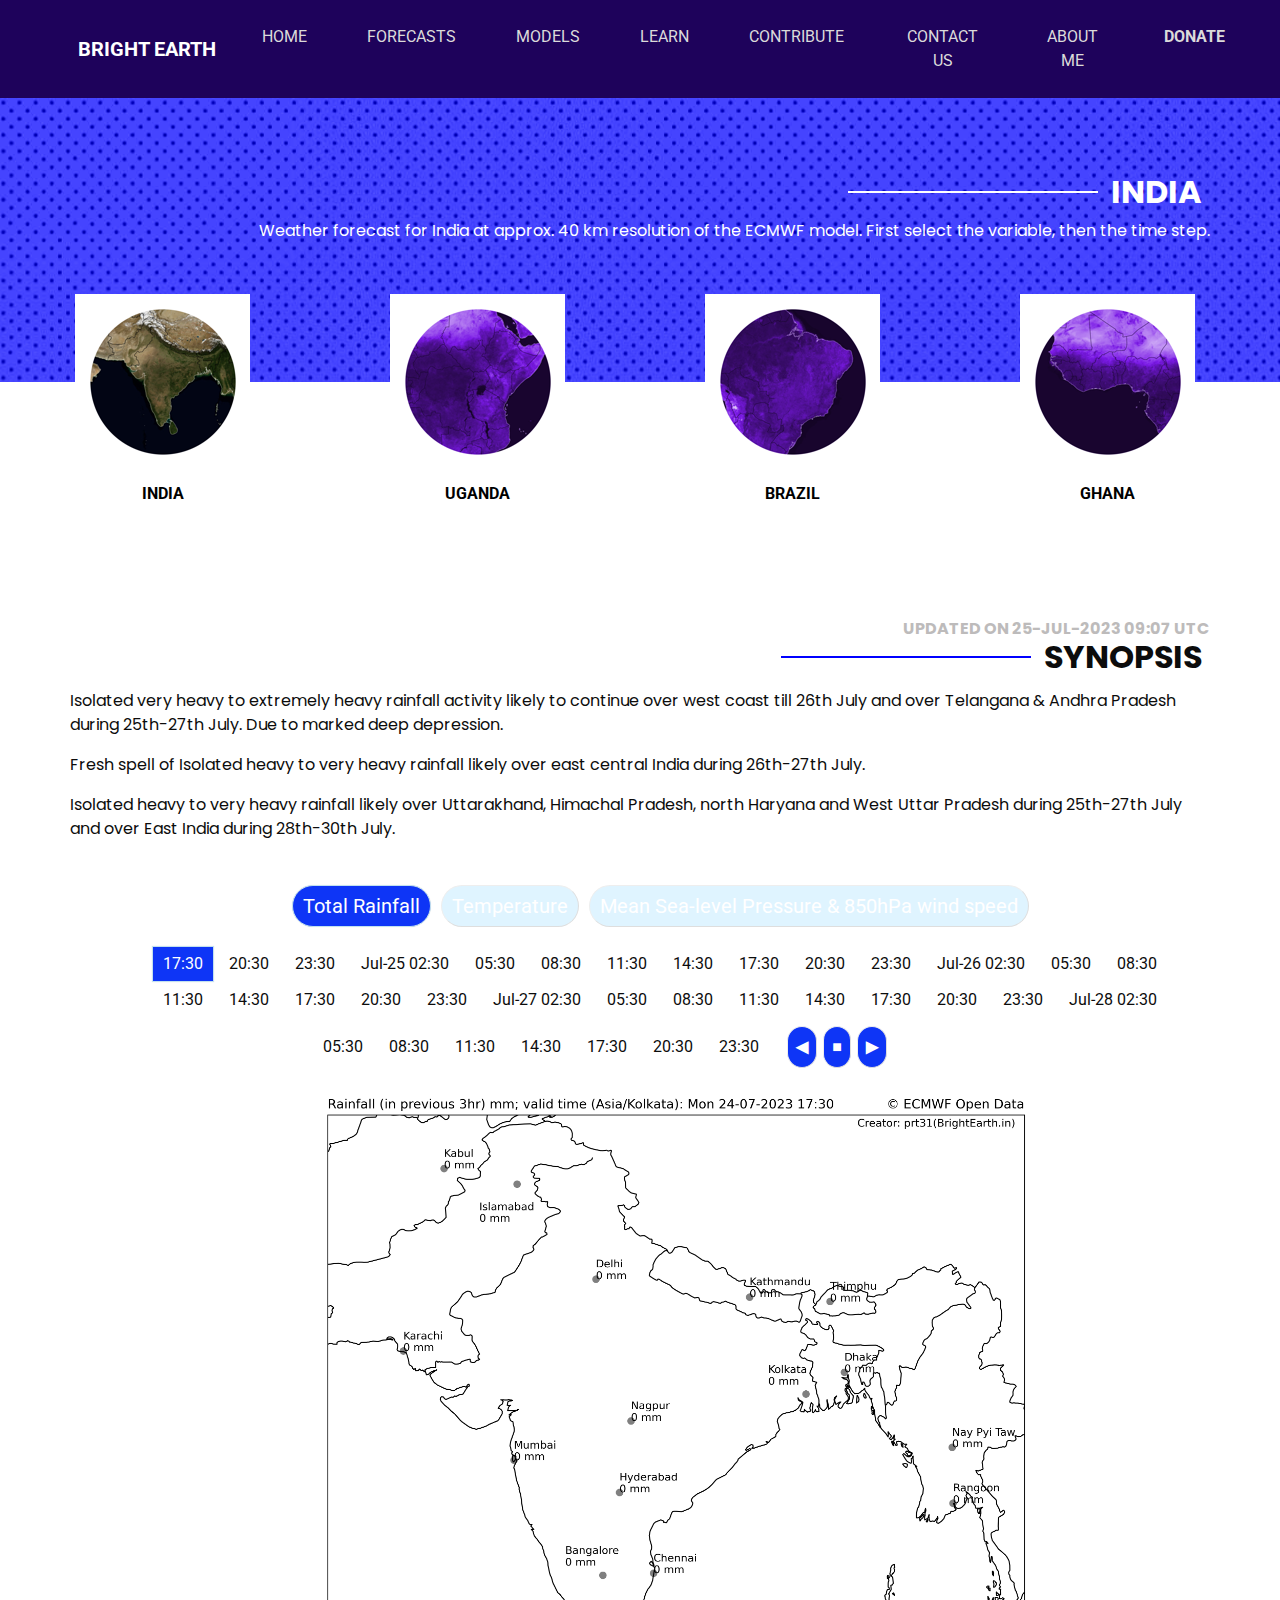
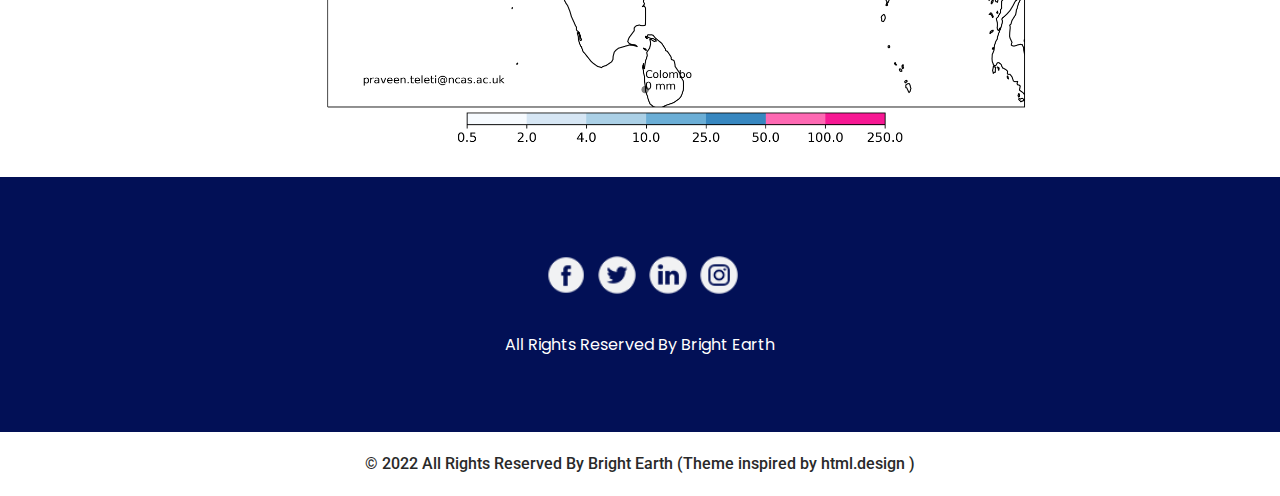
==== ecmwf_india.html @ e72adcf2 "ok" ====
<!DOCTYPE html>
<html>
 <head>
  <!-- Basic -->
  <meta charset="utf-8"/>
  <meta content="IE=edge" http-equiv="X-UA-Compatible"/>
  <!-- Mobile Metas -->
  <meta content="width=device-width, initial-scale=1, shrink-to-fit=yes" name="viewport"/>
  <!-- Site Metas -->
  <meta content="" name="keywords"/>
  <meta content="" name="description"/>
  <meta content="prt31" name="author"/>
  <title>
   India - ECMWF
  </title>
  <!-- image jscript -->
  <script src="image_browser/nogaps.js" type="text/javascript">
  </script>
  <script src="image_browser/jquery-1.7.2.js" type="text/javascript">
  </script>
  <link href="image_browser/armon.css" rel="stylesheet" type="text/css"/>
  <!-- slider stylesheet -->
  <link href="https://cdnjs.cloudflare.com/ajax/libs/OwlCarousel2/2.1.3/assets/owl.carousel.min.css" rel="stylesheet" type="text/css"/>
  <!-- bootstrap core css -->
  <link href="css/bootstrap.css" rel="stylesheet" type="text/css"/>
  <!-- fonts style -->
  <link href="https://fonts.googleapis.com/css?family=Poppins:400,700|Roboto:400,700&amp;display=swap" rel="stylesheet"/>
  <!-- Custom styles for this template -->
  <link href="css/style.css" rel="stylesheet"/>
  <!-- responsive style -->
  <link href="css/responsive.css" rel="stylesheet"/>
 </head>
 <body class="sub_page">
  <div class="hero_area">
   <!-- header section strats -->
   <header class="header_section">
    <div class="container-fluid">
     <nav class="navbar navbar-expand-lg custom_nav-container">
      <a class="navbar-brand" href="index.html">
       <img alt="" src="images/BrightEarth_blue.png"/>
       <span>
        Bright Earth
       </span>
      </a>
      <button aria-controls="navbarSupportedContent" aria-expanded="false" aria-label="Toggle navigation" class="navbar-toggler" data-target="#navbarSupportedContent" data-toggle="collapse" type="button">
       <span class="navbar-toggler-icon">
       </span>
      </button>
      <div class="collapse navbar-collapse" id="navbarSupportedContent">
       <div class="d-flex mx-auto flex-column flex-lg-row align-items-center">
        <ul class="navbar-nav">
         <li class="nav-item active">
          <a class="nav-link" href="index.html">
           Home
           <span class="sr-only">
            (current)
           </span>
          </a>
         </li>
         <li class="nav-item">
          <a class="nav-link" href="ecmwf_india.html">
           Forecasts
          </a>
         </li>
         <li class="nav-item">
          <a class="nav-link" href="models.html">
           Models
          </a>
         </li>
         <li class="nav-item">
          <a class="nav-link" href="news.html">
           Learn
          </a>
         </li>
         <li class="nav-item">
          <a class="nav-link" href="news.html">
           Contribute
          </a>
         </li>
         <li class="nav-item">
          <a class="nav-link" href="contact.html">
           Contact us
          </a>
         </li>
         <li class="nav-item">
          <a class="nav-link" href="contact.html">
           About Me
          </a>
         </li>
         <li class="nav-item">
          <a class="nav-link" href="contact.html">
           <b>
            Donate
           </b>
          </a>
         </li>
        </ul>
       </div>
      </div>
     </nav>
    </div>
   </header>
   <!-- end header section -->
  </div>
  <!-- service section -->
  <section class="service_section layout_padding">
   <div class="container">
    <div class="d-flex flex-column align-items-end">
     <div class="custom_heading-container">
      <hr/>
      <h2>
       India
      </h2>
     </div>
     <p>
      Weather forecast for India at approx. 40 km resolution of the ECMWF model. First select the variable, then the time step.
     </p>
    </div>
   </div>
   <div class="container">
    <div class="service_container layout_padding_area_icons">
     <a href="">
      <div class="box">
       <div class="img-box">
        <img alt="" class="img-1" src="images/india_thumbnail_BM_150.png"/>
        <img alt="" class="img-2" src="images/india_thumbnail_BM_150.png"/>
       </div>
       <div class="name">
        <h6>
         India
        </h6>
       </div>
      </div>
     </a>
     <a href="ecmwf_uganda.html">
      <div class="box">
       <div class="img-box">
        <img alt="" class="img-1" src="images/uganda_thumbnail_BM_selected_150.png"/>
        <img alt="" class="img-2" src="images/uganda_thumbnail_BM_150.png"/>
       </div>
       <div class="name">
        <h6>
         Uganda
        </h6>
       </div>
      </div>
     </a>
     <a href="ecmwf_empty.html">
      <div class="box">
       <div class="img-box">
        <img alt="" class="img-1" src="images/brazil_thumbnail_BM_selected_150.png"/>
        <img alt="" class="img-2" src="images/brazil_thumbnail_BM_150.png"/>
       </div>
       <div class="name">
        <h6>
         Brazil
        </h6>
       </div>
      </div>
     </a>
     <a href="ecmwf_empty.html">
      <div class="box">
       <div class="img-box">
        <img alt="" class="img-1" src="images/ghana_thumbnail_BM_selected_150.png"/>
        <img alt="" class="img-2" src="images/ghana_thumbnail_BM_150.png"/>
       </div>
       <div class="name">
        <h6>
         Ghana
        </h6>
       </div>
      </div>
     </a>
    </div>
   </div>
  </section>
  <!-- end service section -->
  <!-- synopsis section -->
  <section class="synopsis_section layout_padding_synopsis">
   <div class="container">
    <div class="d-flex flex-column align-items-end">
     <h6 id="upDate">
      Updated on 25-Jul-2023 09:07 UTC
     </h6>
     <div class="custom_heading-container">
      <hr/>
      <h2>
       Synopsis
      </h2>
     </div>
     <div id="synopsisText">
      <p>
       Isolated very heavy to extremely heavy rainfall activity likely to continue over west
coast till 26th July and over Telangana & Andhra Pradesh during 25th-27th July. Due to marked deep depression.
</p><p>Fresh spell of Isolated heavy to very heavy rainfall likely over east central India during
26th-27th July.
 </p><p>Isolated heavy to very heavy rainfall likely over Uttarakhand, Himachal Pradesh, north
Haryana and West Uttar Pradesh during 25th-27th July and over East India during 28th-30th
July.
      </p>
     </div>
    </div>
   </div>
  </section>
  <!-- end synopsis section -->
  <!-- start button section -->
  <div id="mainwrapper">
   <div id="main">
    <ul class="tabselect" id="areatable">
     <li class="nogapsbutton selectoption areaselect" id="tp" onclick="javascript: update_area('tp')">
      Total Rainfall
     </li>
     <li class="nogapsbutton selectoption areaselect" id="T2m" onclick="javascript: update_area('T2m')">
      Temperature
     </li>
     <li class="nogapsbutton selectoption areaselect" id="msluv" onclick="javascript: update_area('msluv')">
      Mean Sea-level Pressure &amp; 850hPa wind speed
     </li>
    </ul>
    <ul class="tabselect" id="tautable">
     <li class="selectoption tauselect" id="0" onclick="javascript: update_tau('0')">
      17:30
     </li>
     <li class="selectoption tauselect" id="3" onclick="javascript: update_tau('3')">
      20:30
     </li>
     <li class="selectoption tauselect" id="6" onclick="javascript: update_tau('6')">
      23:30
     </li>
     <li class="selectoption tauselect" id="9" onclick="javascript: update_tau('9')">
      Jul-25 02:30
     </li>
     <li class="selectoption tauselect" id="12" onclick="javascript: update_tau('12')">
      05:30
     </li>
     <li class="selectoption tauselect" id="15" onclick="javascript: update_tau('15')">
      08:30
     </li>
     <li class="selectoption tauselect" id="18" onclick="javascript: update_tau('18')">
      11:30
     </li>
     <li class="selectoption tauselect" id="21" onclick="javascript: update_tau('21')">
      14:30
     </li>
     <li class="selectoption tauselect" id="24" onclick="javascript: update_tau('24')">
      17:30
     </li>
     <li class="selectoption tauselect" id="27" onclick="javascript: update_tau('27')">
      20:30
     </li>
     <li class="selectoption tauselect" id="30" onclick="javascript: update_tau('30')">
      23:30
     </li>
     <li class="selectoption tauselect" id="33" onclick="javascript: update_tau('33')">
      Jul-26 02:30
     </li>
     <li class="selectoption tauselect" id="36" onclick="javascript: update_tau('36')">
      05:30
     </li>
     <li class="selectoption tauselect" id="39" onclick="javascript: update_tau('39')">
      08:30
     </li>
     <li class="selectoption tauselect" id="42" onclick="javascript: update_tau('42')">
      11:30
     </li>
     <li class="selectoption tauselect" id="45" onclick="javascript: update_tau('45')">
      14:30
     </li>
     <li class="selectoption tauselect" id="48" onclick="javascript: update_tau('48')">
      17:30
     </li>
     <li class="selectoption tauselect" id="51" onclick="javascript: update_tau('51')">
      20:30
     </li>
     <li class="selectoption tauselect" id="54" onclick="javascript: update_tau('54')">
      23:30
     </li>
     <li class="selectoption tauselect" id="57" onclick="javascript: update_tau('57')">
      Jul-27 02:30
     </li>
     <li class="selectoption tauselect" id="60" onclick="javascript: update_tau('60')">
      05:30
     </li>
     <li class="selectoption tauselect" id="63" onclick="javascript: update_tau('63')">
      08:30
     </li>
     <li class="selectoption tauselect" id="66" onclick="javascript: update_tau('66')">
      11:30
     </li>
     <li class="selectoption tauselect" id="69" onclick="javascript: update_tau('69')">
      14:30
     </li>
     <li class="selectoption tauselect" id="72" onclick="javascript: update_tau('72')">
      17:30
     </li>
     <li class="selectoption tauselect" id="75" onclick="javascript: update_tau('75')">
      20:30
     </li>
     <li class="selectoption tauselect" id="78" onclick="javascript: update_tau('78')">
      23:30
     </li>
     <li class="selectoption tauselect" id="81" onclick="javascript: update_tau('81')">
      Jul-28 02:30
     </li>
     <li class="selectoption tauselect" id="84" onclick="javascript: update_tau('84')">
      05:30
     </li>
     <li class="selectoption tauselect" id="87" onclick="javascript: update_tau('87')">
      08:30
     </li>
     <li class="selectoption tauselect" id="90" onclick="javascript: update_tau('90')">
      11:30
     </li>
     <li class="selectoption tauselect" id="93" onclick="javascript: update_tau('93')">
      14:30
     </li>
     <li class="selectoption tauselect" id="96" onclick="javascript: update_tau('96')">
      17:30
     </li>
     <li class="selectoption tauselect" id="99" onclick="javascript: update_tau('99')">
      20:30
     </li>
     <li class="selectoption tauselect" id="102" onclick="javascript: update_tau('102')">
      23:30
     </li>
     <li class="playcontrols">
      <span class="nogapsbutton loopcontrols play" onclick="javascript: loopimagesreverse()">
       ◀
      </span>
      <span class="nogapsbutton loopcontrols" onclick="javascript: stoploop()">
       ■
      </span>
      <span class="nogapsbutton loopcontrols play" onclick="javascript: loopimages()">
       ▶
      </span>
      <span class="speedcontrols">
       SPEED:
       <span class="nogapsbutton loopcontrols" onclick="javascript: slower();">
        –
       </span>
       <span class="nogapsbutton loopcontrols" onclick="javascript: faster();">
        +
       </span>
      </span>
     </li>
    </ul>
    <div id="imagewrapper">
     <img alt="Plot" id="theimage" name="theimage" src="undefined"/>
    </div>
    <script type="text/javascript">
     initialize('tp','0');
    </script>
   </div>
   <!-- arrow keys control -->
   <script type="text/javascript">
    document.onkeydown = function(evt) {

evt = evt || window.event;

switch (evt.keyCode) {

case 37:

nexttau(-1);

break;

case 39:

nexttau(1);

break;

}

};
   </script>
   <!-- end button section -->
   <!-- info section -->
   <section class="info_section layout_padding">
    <div class="container">
     <div class="info_social">
      <div>
       <a href="">
        <img alt="" src="images/fb.png"/>
       </a>
      </div>
      <div>
       <a href="">
        <img alt="" src="images/twitter.png"/>
       </a>
      </div>
      <div>
       <a href="">
        <img alt="" src="images/linkedin.png"/>
       </a>
      </div>
      <div>
       <a href="">
        <img alt="" src="images/insta.png"/>
       </a>
      </div>
     </div>
     <div>
      <p>
       All Rights Reserved By Bright Earth
      </p>
     </div>
    </div>
   </section>
   <!-- end info_section -->
   <!-- footer section -->
   <section class="container-fluid footer_section">
    <p>
     © 2022 All Rights Reserved By Bright Earth (Theme inspired by
     <a href="https://html.design/">
      html.design
     </a>
     )
    </p>
   </section>
   <!-- footer section -->
   <script src="js/jquery-3.4.1.min.js" type="text/javascript">
   </script>
   <script src="js/bootstrap.js" type="text/javascript">
   </script>
  </div>
 </body>
</html>
---- image_browser/armon.css ----
/*
 *	STYLESHEET FOR ar_monitor and related pages
 *	Skyler Lewis, SEAP Intern Summer 2011
 */

html {
overflow-Y : scroll;	/* constant presence of Y-scrollbar ensures consistent alignment regardless of page length */
overflow : -moz-scrollbars-vertical;	/* FF */
}

body {
margin : 0;
}

#index {
cursor : default;
}

body, select, input, a.button {	/* override default browser standards on form elements (along with basic text) */
font-family:"Lucida Grande", Tahoma, Arial, Verdana, sans-serif;
font-size: 13px;
}

body#index {
margin-bottom : 25px;
}

hr {
background-color : navy;
height : 2px;
width : 100%;
border : 0;
}

p {
margin-top : 5px;
margin-bottom : 5px;
}

/* HTML LINK COLORS */
a:link {
color : navy;
}
a:visited {
color : navy;
}
a:hover {
color : blue;
}
a:active {
color : black;
}
a:link, a:visited {
text-decoration : none;
}
a:hover, a:active {
text-decoration : none;
}
a.seemore:hover {
text-decoration : none;
}


/* HEADING STYLES */
h1 {
text-align : center;
text-transform : titlecase;
font-weight : bolder;
}
h2 {
margin-bottom : 0;
margin-top : 0.25em;
text-align : center;
font-weight : bold;
}
h3 {
margin-bottom : 0;
margin-top : 0.5em;
font-weight : semibold;
text-transform: uppercase;  

}
h2,h3 { 

margin-right : 0.25em;	/* positions BACK TO TOP buttons x */
margin-left : 0.25em;	/* balances centered text - keep it the same as above */
}
h4 {
color: #565656;
margin-bottom : 0;
font-weight : bold;
margin-top : 0;
}
h6 {
margin : 0;
}
.info {
font-size : 9pt;
font-weight : bold;
}


/* BODY OF PAGE EXCLUDING TITLE AREA */
#main {
margin : 20px;
}

#wrapper {
margin-left:auto;
margin-right:auto;
display: table;
}

.topnav {
font-weight : bold;
padding-top : 10px;
}

/* DESCRIPTION OF PAGE (This NRL Page...) */
.descrip {
font-size : small;
text-align:center;
left: 10px;
}

/* AREAS AROUND PARAMETER SELECTION AND BUTTONS */

.formfield, .submitfield {
float: left;
padding: 3px;
text-align : left;
vertical-align : top;
}

/* LISTS OF OPTION BUTTONS */
.formfield ul, .submitfield ul {
list-style-type: none;
padding: inherit;
margin: 0px;
}
.submitfield h4 {
font-style: italic;
visibility: hidden;
}

/* BOXES FOR INDIVIDUAL FORMS */
div.typewrapper {
width : 800px;
margin-bottom : 10px;
padding: 10px;
background : white;
box-shadow: 1px 1px 1px #000;
z-index: 99;
display: table;
margin-left: auto;
margin-right: auto;
}

.typewrapper h2 {
width: inherit;
}

/* SUBFORMS */
div.subtypewrapper {
display: table;
padding : 5px;
float: left;
display: list-item;
list-style-type: none;
padding-right: 30px;
margin-left: auto;
margin-right: auto;
}

.subtypewrapper h2 {
width: inherit;
}

.subtypewrappervert {
width: 100%;
}

/*  BUTTONS */
input, .button {
    font-weight:bold;
    height: 2.75em;
    }
input, .tab a, select, .button {
    margin:3px;
    background-color:#f5f5f5;
    border:1px solid #dedede;
    border-top:1px solid #eee;
    border-left:1px solid #eee;
//  font-size:12px;
    line-height:130%;
    text-decoration:none;
    color:#565656;
    padding:5px 10px 6px 7px; /* Links */
    cursor: pointer;
}
input:hover, .tab a:hover, .button:hover {
    background-color:#dff4ff;
    border:1px solid #c2e1ef;
    box-shadow: 0px 0px 1px 0px #dedede;
    color:#336699;
}
input:active, .tab a:active, .button:active {
    background-color:#6299c5;
    border:1px solid #6299c5;
    box-shadow: 0px 0px 1px 0px #dedede;
    color:#fff;
}

select:hover {
    box-shadow: 0px 0px 1px 0px #dedede;
}

select:active {
    box-shadow: 0px 0px 1px 0px #dedede;
}

.tab a, .button {
    padding:8px 12px 8px 9px; /* Links */
    }
    
.tab a {
    background-color: white;
    }
    
.tab select{
    padding:7px 7px 6px 7px; /* Links */
    position: relative;
    top: 1px;
}
.special {
    }

select {
    margin:3px;
    background-color:#f5f5f5;
    border:1px solid #dedede;
    border-top:1px solid #eee;
    border-left:1px solid #eee;
    font-size:13px;
    line-height:130%;
    text-decoration:none;
    color:#565656;
    padding:5px 10px 6px 7px; /* Links */
}
.key {
    background-color:#f5f5f5;
    border:1px solid #dedede;
    border-top:1px solid #eee;
    border-left:1px solid #eee;
    font-size:12px;
    line-height:130%;
    text-decoration:none;
    color:#565656;
    padding: 3px 6px 3px 6px;
    font-style: normal;
}

/* EXTRA BUTTON CONTROLS */

/* POSITIVE */

button.positive, .buttons a.positive{
    color:#529214;
}
.buttons a.positive:hover, button.positive:hover{
    background-color:#E6EFC2;
    border:1px solid #C6D880;
    color:#529214;
}
.buttons a.positive:active{
    background-color:#529214;
    border:1px solid #529214;
    color:#fff;
}

/* NEGATIVE */

.buttons a.negative, button.negative{
    color:#d12f19;
}
.buttons a.negative:hover, button.negative:hover{
    background:#fbe3e4;
    border:1px solid #fbc2c4;
    color:#d12f19;
}
.buttons a.negative:active{
    background-color:#d12f19;
    border:1px solid #d12f19;
    color:#fff;
}

/* REGULAR */

button.regular, .buttons a.regular{
    color:#336699;
}
.buttons a.regular:hover, button.regular:hover{
    background-color:#dff4ff;
    border:1px solid #c2e1ef;
    color:#336699;
}
.buttons a.regular:active{
    background-color:#6299c5;
    border:1px solid #6299c5;
    color:#fff;
}

/* IMAGES (CHARTS, ETC) */
img {
margin : 3px;
}
.title {
text-align: center;
}
.title img {
border : none;
display: inline;
margin-top: 10px;
position: relative;
top: 15px;
}

/*#titleimages {
display: table;
width: 650px;
margin-left: auto;
margin-right: auto;
}

#titleimage1 {
float:left;
}

#titleimage2 {
float: right;
}
*/

.titleimage {
height: 180px;
}

#titleimage1 {
position: relative;
right: 50px;
}
.titletext {
margin-top: 0px;
}

img.nrllogo {
float : left;
height : 75px;
border : none;
background : none;
margin-right : 15px;
margin-left : 15px;
}

/* LEGAL STUFF AT THE BOTTOM */
#legal {
width: 800px;
margin-left: auto;
margin-right: auto;
}
.legal, .legalsub {
font-style : italic;
font-weight: normal;
font-size : 11px;
}
.legalsub {				/* little note about browsers */
color : navy;
}
.links {
font-weight : bold;
font-size : 11px;
}

#clearforms {
float:right;
}
/* SAMPLE PLOT (cal_monitor) */
img.sample {
height : 140px;
margin : 0px;
}
div.sample {
position : absolute;
left: 650px;
margin : 0px;
padding : 0px;
/* border : 0; */
}
.sample {
cursor : help;
}
div.typewrapper#quicklook-cal {		/* in context of sample plot (cal_monitor) */
height : 130px;
width : 608px;
}

/*JUMPS  (ar_monitor) */
div#jumps-div {
position : absolute;
left: 500px;
margin : 0px;
padding : 0px;
}
div#qldaily-div {
width : 450px;
height : 200px;
}

/* PLOT PAGE FUNCTIONALITY */

#plotwrapper img{
// float: left;
}



#zoombox {
padding: 10px;
position: fixed;
font-weight: bold;
height: 20px;
width: 100%;
}

#plotwrapper {
padding: 50px 10px 10px 10px;
}

#zoomboxbody {
position: relative;
top: 2px;
right: 9px}

#zoombox .label {
margin-left: 7px;
}

#zoomboxdescrip {
float: right;
margin-right: 2px;}

#plotfooter {
position: fixed;
bottom: 0px;
padding: 5px;
}

#zoombox #plotfooter {
box-shadow: 0px 0px 1px 1px #dedede;
}

/* IMAGE LOOP OPTIONS */
img.sliderbutton {	/* 8x20 rollover slider bottons */
margin : 0px;	
border: 0px;
cursor : default;
}
img.loop-button {	/* controls (speed, etc) */
border : 2px outset #e1e5ff;
}
img.loop-button:hover {
border : 2px outset white;
}
img.loop-button:active {
border : 2px inset #ccd0ff;
}
/* NOTE: loop-button colors are: light #e1e5ff dark #ccd0ff */
input.loop-frameno {
background-color : #e1e5ff;
border : 2px inset #e1e5ff;
}
.loop-controls {
vertical-align: top;
background-color : #9FC1FF;
font-size : x-small;
font-weight : bold;
text-transform : uppercase;
color : black;
cursor : default;
}

/* JS WARNING */
.noscript {
background-color : red;
padding : 10px;
color : white;
font-weight : bold;
text-align : center;
}

/* CHECKBOX FORM LABELS */
label {
font-size : 9pt;
}

/* HELP CURSOR */
.help {
cursor : help
}

/* PREVIEW FRAME */
div.preview_frame {
position: relative;
}

/* TAB FUNCTIONALITY */

#bar {    
}
#position-saver {
position: static;
}

#tabs {
display: table;
margin-left: auto;
margin-right: auto;
}

#tabs ul {
list-style-type: none;
margin: 0;
padding: 0;
line-height: 3em;
}
#tabs ul li {
float: left;

} 
.taball {
font-style: italic;
font-weight: bold;
}

.tabdtg {
font-weight: bold;
}
.tabdtg select {
background: white;
font-size: inherit;}

#index, #zoombox, #plotfooter  {
background: #f1f1f1;
background-image: url('[data-uri]');
}
---- css/style.css ----
body {
  font-family: "Roboto", sans-serif;
  color: #0c0c0c;
  background-color: #ffffff;
}

.layout_padding {
  padding: 75px 0;
}

.layout_padding2 {
  padding: 45px 0;
}

.layout_padding2-top {
  padding-top: 45px;
}

.layout_padding2-bottom {
  padding-bottom: 45px;
}

.layout_padding-top {
  padding-top: 75px;
}

.layout_padding-bottom {
  padding-bottom: 75px;
}

.custom_heading-container {
  display: -webkit-box;
  display: -ms-flexbox;
  display: flex;
  -webkit-box-align: center;
      -ms-flex-align: center;
          align-items: center;
}

.custom_heading-container h2 {
  text-transform: uppercase;
  font-weight: bold;
}

.custom_heading-container hr {
  width: 250px;
  border: none;
  height: 1.5px;
  background-color: #0000ff;
  margin: 0 5px 0.5rem 5px;
}

/*header section*/
.hero_area {
  position: relative;
}

.sub_page .hero_area {
  height: auto;
}

.hero_area.sub_pages {
  height: auto;
}

.header_section {
  background-color: #1e025b;
  padding: 10px 0;
}

.header_section .container-fluid {
  padding-right: 25px;
  padding-left: 25px;
}

.header_section .nav_container {
  margin: 0 auto;
}

.header_section .quote_btn-container a {
  color: #ffffff;
}

.header_section .quote_btn-container a img {
  margin-right: 10px;
}

.header_section .quote_btn-container a span {
  margin: 0 10px 0 20px;
}

.custom_nav-container.navbar-expand-lg .navbar-nav .nav-link {
  padding: 10px 20px;
  color: #dbdada;
  text-align: center;
  text-transform: uppercase;
}

.custom_nav-container.navbar-expand-lg .navbar-nav .nav-link:hover {
  color: #ffffff;
}

a,
a:hover,
a:focus {
  text-decoration: none;
}

a:hover,
a:focus {
  color: initial;
}

.btn,
.btn:focus {
  outline: none !important;
  -webkit-box-shadow: none;
          box-shadow: none;
}

.navbar-brand,
.navbar-brand:hover {
  text-transform: uppercase;
  font-weight: bold;
  font-size: 24px;
}

.custom_nav-container .nav_search-btn {
  background-image: url(../images/search-icon.png);
  background-size: 22px;
  background-repeat: no-repeat;
  background-position-y: 7px;
  width: 35px;
  height: 35px;
  padding: 0;
  border: none;
}

.navbar-brand {
  display: -webkit-box;
  display: -ms-flexbox;
  display: flex;
  -webkit-box-align: center;
      -ms-flex-align: center;
          align-items: center;
}

.navbar-brand img {
  width: 40px;
  margin-right: 5px;
}

.navbar-brand span {
  font-size: 20px;
  font-weight: 700;
  color: #ffffff;
  margin-left: 5px;
}

.custom_nav-container {
  z-index: 99999;
  padding: 5px 0;
}

.custom_nav-container .navbar-toggler {
  outline: none;
}

.custom_nav-container .navbar-toggler .navbar-toggler-icon {
  background-image: url(../images/menu.png);
  background-size: 40px;
}

/*end header section*/

/* synopsis section */

.synopsis_section {
  font-family: "Poppins", sans-serif;
}

.synopsis_section .row {
  -webkit-box-align: center;
      -ms-flex-align: center;
          align-items: center;
}

.synopsis_section a {
  display: inline-block;
  padding: 8px 25px;
  background-color: #000000;
  border: 1px solid #000000;
  color: #ffffff;
  border-radius: 25px;
  margin-top: 45px;
}

.synopsis_section a:hover {
  background-color: transparent;
  color: #000000;
}

.synopsis_section p {
  margin-top: 5px;
}

.synopsis_section .img-box img {
  width: 100%;
}

.synopsis_section h6 {
  text-transform: uppercase;
  color: #bdbbbb;
  font-weight: bold;
  margin: 0;
}

.layout_padding_synopsis {
  padding: 5px 0;
}

/*end synopsis section*/

/* map section */
#area td {
  border: 0px solid #ddd;
  padding: 8px;
}

.layout_padding_area_icons {
  padding: 5px 0 5px 5px;
}

.layout_padding_map-top {
  padding-top: 5px;
}
.layout_padding_map {
  padding: 5px 0;
}
.map_section {
  font-family: "Poppins", sans-serif;
}
.map_section .box {
  width: 125px;
  text-align: center;
  margin: 5px 400px;
  font-family: "Roboto", sans-serif;
}
.map_section .map-container button {
  border: none;
  background-color: #0e35f6;
  color: #fff;
  font-size: 15px;
  padding: 15px 55px;
  display: inline-block;
  border-radius: 30px;
  text-transform: uppercase;
}

. map_section .map-container button:hover {
  background-color: #082de2;
}

/*end map section*/

/* button-image section */

/* padding: none; box-shadow: 1px 1px 1px black; */
/*
#imagewrapper img{
padding: none;
margin: 5px 5px 50px 400px;
max-width: 50%;
align-items: center;
width: min(50% - 2rem, 1000px);

margin: 5px 400px 5px;
}
*/

#imagewrapper img{
padding: none;
width: min(60% - 2rem, 1200px);
margin: 5px 300px 5px;
height:auto;
}

#imagewrapper {
display: table;
background: white;
box-shadow: none;
margin-left: auto;
margin-right: auto;
align-items: center;
}

#tautable {
max-width: 1200px;
margin: 5px 80px 10px;
font-family: "Roboto", sans-serif;
}

.tabselect {
list-style-type: none;
display: block;
margin-left: auto;
margin-right: auto;
text-align: center;
}

.tabselect li {
display: inline-table;
padding: 5px 10px 5px 10px;
text-align: center;
vertical-align: middle;
}

.areaselect {
font-family: "Roboto", sans-serif;
font-size: 20px;
}

/* background-color:#f5f5f5;  background: lightgray;*/

.nogapsbutton {
   margin:3px;
    border:1px solid #dedede;
    border-top:1px solid #eee;
    border-left:1px solid #eee;
    vertical-align: middle;
    cursor: pointer;
    background-color: #dff4ff;
    color: #fff;
    border-radius: 30px;
}

/* lightblue #dff4ff, darkblue #0e35f6 tealblue #336699*/

.tauselect {
    border:1px solid rgba(222,222,222,0);
}

.tauselect:hover, .selectedflat {
    background-color:#0e35f6;
    border:1px solid #c2e1ef;
    box-shadow: 0px 0px 1px 0px #dedede;
    color:#ffffff;
}

.nogapsbutton:hover, .selectedbutton {
    background-color:#0e35f6;
    border:1px solid #c2e1ef;
    box-shadow: 0px 0px 1px 0px #dedede;
    color:#ffffff;
}

.nogapsbutton:active {
    background-color:#0e35f6;
    border:1px solid #6299c5;
    box-shadow: 0px 0px 1px 0px #dedede;
    color:#fff;
}

.loopcontrols {
    font-size: larger;
    text-align: center;
    vertical-align: center;
    padding: 8px;
    display: inline-table;
    background-color:#0e35f6;
}

.speedcontrols, .playcontrols, .zoomcontrols, .selectcaption {
font-size: smaller;
font-weight: bold;

}

.speedcontrols {
visibility: hidden;
}

#nogapslinks {
margin-left: auto;
margin-right: auto
margin-top: 20px;
margin-bottom: 20px;
font-size: larger;
font-weight: bold;
list-style-type: none;
text-align: center;
}

/*end button-image section*/

/* slider section */
.slider_section .slider-container {
  display: -webkit-box;
  display: -ms-flexbox;
  display: flex;
  -webkit-box-align: center;
      -ms-flex-align: center;
          align-items: center;
  padding-left: 10%;
}

.slider_section .detail-box {
  width: 45%;
  z-index: 4;
  color: #ffffff;
}

.slider_section .detail-box h1 {
  text-transform: uppercase;
  font-weight: bold;
  font-size: 3rem;
}

.slider_section .detail-box p {
  width: 75%;
  margin-top: 15px;
}

.slider_section .detail-box .slider-link {
  display: inline-block;
  padding: 10px 35px;
  border: 1px solid #ffffff;
  background-color: transparent;
  color: #ffffff;
  border-radius: 25px;
  margin-top: 35px;
}

.slider_section .detail-box .slider-link:hover {
  background-color: #ffffff;
  color: black;
}

/* 73%; 
  height: min(5% - 2rem, 100px); */

.slider_section .img-box {
  width: 73%;
  margin-left: -17%;
  position: relative;
  z-index: 2;
}

.slider_section .img-box img {
  width: 100%;
}

.slider_section .slider_bg-container {
  position: absolute;
  width: 100%;
  height: 100%;
  background: linear-gradient(135deg, #a454fd, #2b05df);
  z-index: 3;
  -webkit-clip-path: polygon(0 0, 60% 0, 37% 100%, 0% 100%);
          clip-path: polygon(0 0, 60% 0, 37% 100%, 0% 100%);
}

.slider_section .carousel-control-prev,
.slider_section .carousel-control-next {
  left: 47.6%;
  width: 50px;
  height: 50px;
  z-index: 9;
  background-size: 9px;
  background-repeat: no-repeat;
  background-position: center;
  opacity: 1;
  border-radius: 100%;
}

.slider_section .carousel-control-prev {
  background-image: url(../images/prev.png);
  background-color: #ffffff;
  top: 50%;
  -webkit-transform: translate(-50%, 0);
          transform: translate(-50%, 0);
}

.slider_section .carousel-control-next {
  background-image: url(../images/next.png);
  background-color: #2e02fe;
  top: calc(50% - 30px);
  -webkit-transform: translate(0, -50%);
          transform: translate(0, -50%);
}

.about_section {
  font-family: "Poppins", sans-serif;
}

.about_section .row {
  -webkit-box-align: center;
      -ms-flex-align: center;
          align-items: center;
}

.about_section a {
  display: inline-block;
  padding: 8px 25px;
  background-color: #000000;
  border: 1px solid #000000;
  color: #ffffff;
  border-radius: 25px;
  margin-top: 45px;
}

.about_section a:hover {
  background-color: transparent;
  color: #000000;
}

.about_section p {
  margin-top: 45px;
}

.about_section .img-box img {
  width: 100%;
}

.about_section h6 {
  text-transform: uppercase;
  color: #bdbbbb;
  font-weight: bold;
  margin: 0;
}

.service_section {
  position: relative;
  font-family: "Poppins", sans-serif;
}

.service_section h2,
.service_section p {
  color: white;
}

.service_section hr {
  background-color: #ffffff;
}

.service_section .service_container {
  display: -webkit-box;
  display: -ms-flexbox;
  display: flex;
  -webkit-box-pack: justify;
      -ms-flex-pack: justify;
          justify-content: space-between;
}

.service_section .box {
  width: 175px;
  text-align: center;
  margin: 30px 0;
  font-family: "Roboto", sans-serif;
  margin-right: 15px;
}

.service_section .box .img-2 {
  display: none;
}

.service_section .box .img-box {
  width: 175px;
  height: 175px;
  display: -webkit-box;
  display: -ms-flexbox;
  display: flex;
  -webkit-box-pack: center;
      -ms-flex-pack: center;
          justify-content: center;
  -webkit-box-align: center;
      -ms-flex-align: center;
          align-items: center;
  background-color: #ffffff;
}

.service_section .box .name {
  margin-top: 15px;
}

.service_section .box .name h6 {
  text-transform: uppercase;
  color: #000000;
  font-weight: bold;
}

.service_section .box:hover .img-1 {
  display: none;
}

.service_section .box:hover .img-2 {
  display: inline-block;
}

.service_section::before {
  content: "";
  position: absolute;
  width: 100%;
  height: 55%;
  top: 0;
  left: 0;
  background-image: url(../images/service-bg.jpg);
  z-index: -1;
}

.service_section .read-btn {
  display: -webkit-box;
  display: -ms-flexbox;
  display: flex;
  -webkit-box-pack: center;
      -ms-flex-pack: center;
          justify-content: center;
}

.service_section .read-btn a {
  display: inline-block;
  padding: 8px 25px;
  background-color: #000000;
  border: 1px solid #000000;
  color: #ffffff;
  border-radius: 25px;
}

.service_section .read-btn a:hover {
  background-color: transparent;
  color: #000000;
}

.portfolio_section {
  font-family: "Poppins", sans-serif;
}

.portfolio_section .col-md-4 {
  padding: 0;
}

.portfolio_section .img-box {
  position: relative;
  margin: 10px;
}

.portfolio_section .img-box img {
  width: 100%;
}

.portfolio_section .img-box a {
  display: -webkit-box;
  display: -ms-flexbox;
  display: flex;
  position: absolute;
  opacity: 0;
  -webkit-box-align: center;
      -ms-flex-align: center;
          align-items: center;
  -webkit-box-pack: center;
      -ms-flex-pack: center;
          justify-content: center;
  width: 50px;
  height: 50px;
  border-radius: 100%;
  background-color: #ffffff;
  top: 50%;
  left: 50%;
  -webkit-transform: translate(-50%, -50%);
          transform: translate(-50%, -50%);
  -webkit-transition: opacity 0.2s;
  transition: opacity 0.2s;
}

.portfolio_section .img-box a img {
  width: 20px;
  opacity: 0;
  -webkit-transition: opacity 0.2s;
  transition: opacity 0.2s;
}

.portfolio_section .img-box::before {
  content: "";
  position: absolute;
  top: 50%;
  left: 50%;
  -webkit-transform: translate(-50%, -50%);
          transform: translate(-50%, -50%);
  width: 0;
  height: 0;
  background-color: rgba(37, 28, 229, 0.8);
  border-radius: 25px;
  -webkit-transition: all 0.1s;
  transition: all 0.1s;
}

.portfolio_section .img-box:hover::before {
  width: 90%;
  height: 90%;
}

.portfolio_section .img-box:hover a {
  opacity: 1;
}

.portfolio_section .img-box:hover a img {
  opacity: 1;
}

.news_section h2,
.news_section p,
.news_section a {
  font-family: "Poppins", sans-serif;
}

/* new section original

.news_section .box {
  margin-top: 45px;
}

width: 175px;


.news_section .box .detail-box a {
  display: inline-block;
  font-weight: bold;
  margin-top: 15px;
}

*/

.news_section .box {
  width: 200px;
  text-align: center;
  margin: 30px 0;
  font-family: "Roboto", sans-serif;
}

.news_section .box .img-2 {
  display: none;
}


.news_section .box .img-box {
  width: 300px;
  height: 175px;
  display: -webkit-box;
  display: -ms-flexbox;
  display: flex;
  -webkit-box-pack: center;
      -ms-flex-pack: center;
          justify-content: center;
  -webkit-box-align: center;
      -ms-flex-align: center;
          align-items: center;
  background-color: #ffffff;
}

.news_section .box img {
  width: 70%;
}


.news_section .box:hover .img-1 {
  display: none;
}
.news_section .box:hover .img-2 {
  display: inline-block;
}

.news_section .box .action-box {
  display: -webkit-box;
  display: -ms-flexbox;
  display: flex;
  -webkit-box-pack: end;
      -ms-flex-pack: end;
          justify-content: flex-end;
  padding: 15px 5px 10px 15px;
  margin-right: 50px;
  margin-left: 5px;
  text-align: center;
}

.news_section .box .action-box a {
  margin-left: 5px;
  margin-right: 5px;
  padding: 5px;
  opacity: 0.6;
}

.news_section .box .action-box a img {
  width: 20px;
}

.news_section .box .action-box a:hover {
  opacity: 1;
}

.news_section .box .detail-box h4 {
  text-transform: uppercase;
  font-weight: bold;
}

.news_section .box .detail-box p {
  margin-top: 45px;
}

.news_section .box .detail-box a {
  margin-top: 15px;
  margin-left: 55px;
}

.subscribe_section {
  background-color: #021056;
}

.subscribe_section .row {
  -webkit-box-align: center;
      -ms-flex-align: center;
          align-items: center;
}

.subscribe_section h2,
.subscribe_section button {
  font-family: "Poppins", sans-serif;
}

.subscribe_section h2 {
  color: #ffffff;
  text-transform: uppercase;
}

.subscribe_section h2 span {
  text-transform: none;
  font-weight: bold;
}

.subscribe_section form {
  display: -webkit-box;
  display: -ms-flexbox;
  display: flex;
}

.subscribe_section form input {
  border: none;
  min-width: 100%;
  height: 55px;
  background-color: #ffffff;
  padding: 0 20px;
  border-radius: 50px;
  outline: none;
}

.subscribe_section form button {
  border: none;
  padding: 0 60px;
  height: 40px;
  border-radius: 35px;
  color: #ffffff;
  background-color: #0000ff;
  -webkit-transform: translate(-104%, 7.5px);
          transform: translate(-104%, 7.5px);
  text-align: center;
  text-transform: uppercase;
}

.subscribe_section form button:hover {
  background-color: #0000cc;
}

.client_section {
  font-family: "Poppins", sans-serif;
}

.client_section .client_container {
  width: 87%;
  margin: 0 auto;
}

.client_section .client_container .box {
  margin: 20px 35px;
}

.client_section .client_container .box .detail-box {
  padding: 45px 20px;
  -webkit-box-shadow: 0px 0px 16px 0px rgba(0, 0, 0, 0.29);
  box-shadow: 0px 0px 16px 0px rgba(0, 0, 0, 0.29);
}

.client_section .client_container .box .client-id {
  display: -webkit-box;
  display: -ms-flexbox;
  display: flex;
  -webkit-box-align: end;
      -ms-flex-align: end;
          align-items: flex-end;
}

.client_section .client_container .box .client-id .img-box {
  min-width: 150px;
  margin-top: -50px;
  margin-left: 5px;
}

.client_section .client_container .box .client-id .img-box img {
  width: 100%;
}

.client_section .client_container .box .client-id .name {
  text-transform: uppercase;
  margin-bottom: 15px;
}

.client_section .client_container .box .client-id .name h5 {
  color: #021056;
}

.client_section .client_container .box .client-id .name h6 {
  color: #0730fc;
}

.client_section .carousel-control-prev,
.client_section .carousel-control-next {
  left: initial;
  top: initial;
  width: 50px;
  height: 50px;
  bottom: 45px;
  z-index: 9;
  background-size: 9px;
  background-repeat: no-repeat;
  background-position: center;
  opacity: 1;
  background-color: #2e02fe;
}

.client_section .carousel-control-prev:hover,
.client_section .carousel-control-next:hover {
  background-color: #464646;
}

.client_section .carousel-control-prev {
  background-image: url(../images/left-white.png);
  right: 95px;
}

.client_section .carousel-control-next {
  background-image: url(../images/next.png);
  right: 35px;
}

.contact_section .contact_form-container input {
  border: none;
  outline: none;
  border-bottom: 1px solid #000;
  width: 90%;
  margin: 15px 0;
  background-color: transparent;
}

.contact_section .contact_form-container input::-webkit-input-placeholder {
  color: #595959;
  font-size: 14px;
}

.contact_section .contact_form-container input:-ms-input-placeholder {
  color: #595959;
  font-size: 14px;
}

.contact_section .contact_form-container input::-ms-input-placeholder {
  color: #595959;
  font-size: 14px;
}

.contact_section .contact_form-container input::placeholder {
  color: #595959;
  font-size: 14px;
}

.contact_section .contact_form-container input.message_input {
  margin-top: 80px;
}

.contact_section .contact_form-container button {
  border: none;
  background-color: #0e35f6;
  color: #fff;
  font-size: 15px;
  padding: 15px 55px;
  border-radius: 30px;
  text-transform: uppercase;
}

.contact_section .contact_form-container button:hover {
  background-color: #082de2;
}

.contact_section .map-box #map {
  width: 100%;
  height: 100%;
}

.contact_items {
  margin: 0 auto;
  display: -webkit-box;
  display: -ms-flexbox;
  display: flex;
  -webkit-box-pack: justify;
      -ms-flex-pack: justify;
          justify-content: space-between;
}

.contact_items .item {
  width: 250px;
  display: -webkit-box;
  display: -ms-flexbox;
  display: flex;
  -webkit-box-align: center;
      -ms-flex-align: center;
          align-items: center;
  text-align: center;
}

.contact_items .item .img-box {
  width: 60px;
  height: 60px;
  border-radius: 100%;
  background-repeat: no-repeat;
  background-position: center;
}

.contact_items .item .detail-box {
  color: #5e5e5e;
}

.contact_items .item .detail-box p {
  margin: 0;
}

.contact_items {
  position: relative;
}

.contact_items a {
  position: relative;
}

.contact_items .item .img-box.box-1 {
  background-image: url(../images/location.png);
}

.contact_items .item .img-box.box-2 {
  background-image: url(../images/telephone.png);
}

.contact_items .item .img-box.box-3 {
  background-image: url(../images/envelope.png);
}

.info_section {
  text-align: center;
  font-family: "Poppins", sans-serif;
  background-color: #021056;
  color: #ffffff;
}

.info_section .info_social {
  display: -webkit-box;
  display: -ms-flexbox;
  display: flex;
  -webkit-box-pack: center;
      -ms-flex-pack: center;
          justify-content: center;
  margin: 0 auto 20px auto;
}

.info_section .info_social img {
  width: 40px;
  margin-left: 8px;
}

.info_section p {
  margin: 35px 0 0 0;
}

/* footer section*/
.footer_section {
  background-color: #ffffff;
  padding: 20px;
  font-weight: 500;
}

.footer_section p {
  color: #292929;
  margin: 0;
  text-align: center;
}

.footer_section a {
  color: #292929;
}

/* end footer section*/
/*# sourceMappingURL=style.css.map */
---- css/responsive.css ----
@media (max-width: 1120px) {

  .quote_btn-container a {
    display: none;
  }
}

@media (max-width: 992px) {


  .slider_section .slider-container {
    flex-direction: column;
    padding: 0;
  }

  .slider_section .detail-box {
    width: 100%;
    text-align: center;
    padding: 75px 15px;
    background: linear-gradient(135deg, #a454fd, #2b05df);
    position: relative;
  }

  .slider_section .img-box {
    width: 100%;
    margin: 0;
  }

  .slider_section .slider_bg-container {
    display: none;
  }

  .slider_section .detail-box p {
    width: 90%;
    margin-left: auto;
    margin-right: auto;
  }

  .slider_section .carousel-control-prev,
  .slider_section .carousel-control-next {
    top: initial;
    bottom: 0;
    left: 44.6%;
  }

  .slider_section .carousel-control-prev {
    transform: translate(0, 50%);
  }

  .slider_section .carousel-control-next {
    transform: translate(115%, 50%);
  }

  .service_section .service_container {
    flex-wrap: wrap;
    justify-content: center;
  }

  .service_section .box {
    margin: 25px;
  }

  .service_section .box .name h6 {
    color: #ffffff;
  }

  .service_section::before {
    height: 100%;
  }

  .portfolio_section {
    padding-top: 75px;
  }

  .contact_items {
    flex-wrap: wrap;
    justify-content: center;
  }

  .contact_items .item {
    margin: 20px;
  }
}

@media (max-width: 768px) {
  .client_section .client_container {
    width: 100%;
  }

  .client_section .client_container .box {
    margin: 20px 15px;
  }

  .client_section .carousel-control-prev,
  .client_section .carousel-control-next {
    display: none;
  }

  .subscribe_section form {
    margin-top: 25px;
  }

  .contact_section .contact_form-container button {
    margin-bottom: 45px;
  }

  .contact_section .contact_form-container input {
    width: 100%;
  }
}

@media (max-width: 576px) {

  .slider_section .carousel-control-prev,
  .slider_section .carousel-control-next {

    left: 41.6%;
  }

  .custom_heading-container hr {
    display: none;
  }
}

@media (max-width: 480px) {

  .slider_section .carousel-control-prev,
  .slider_section .carousel-control-next {
    left: 39%;
  }

  .subscribe_section form {
    flex-direction: column;
    align-items: center;
  }

  .subscribe_section form button {
    transform: none;
    margin-top: 15px;
  }

  .slider_section .detail-box h1 {
    font-size: 2.5rem;
  }
}

@media (max-width: 420px) {}

@media (max-width: 360px) {

  .slider_section .carousel-control-prev,
  .slider_section .carousel-control-next {
    left: 36%;
  }
}

@media (min-width: 1200px) {
  .container {
    max-width: 1170px;
  }

  .custom_nav-container.navbar-expand-lg .navbar-nav .nav-link {
    padding: 10px 30px;
  }
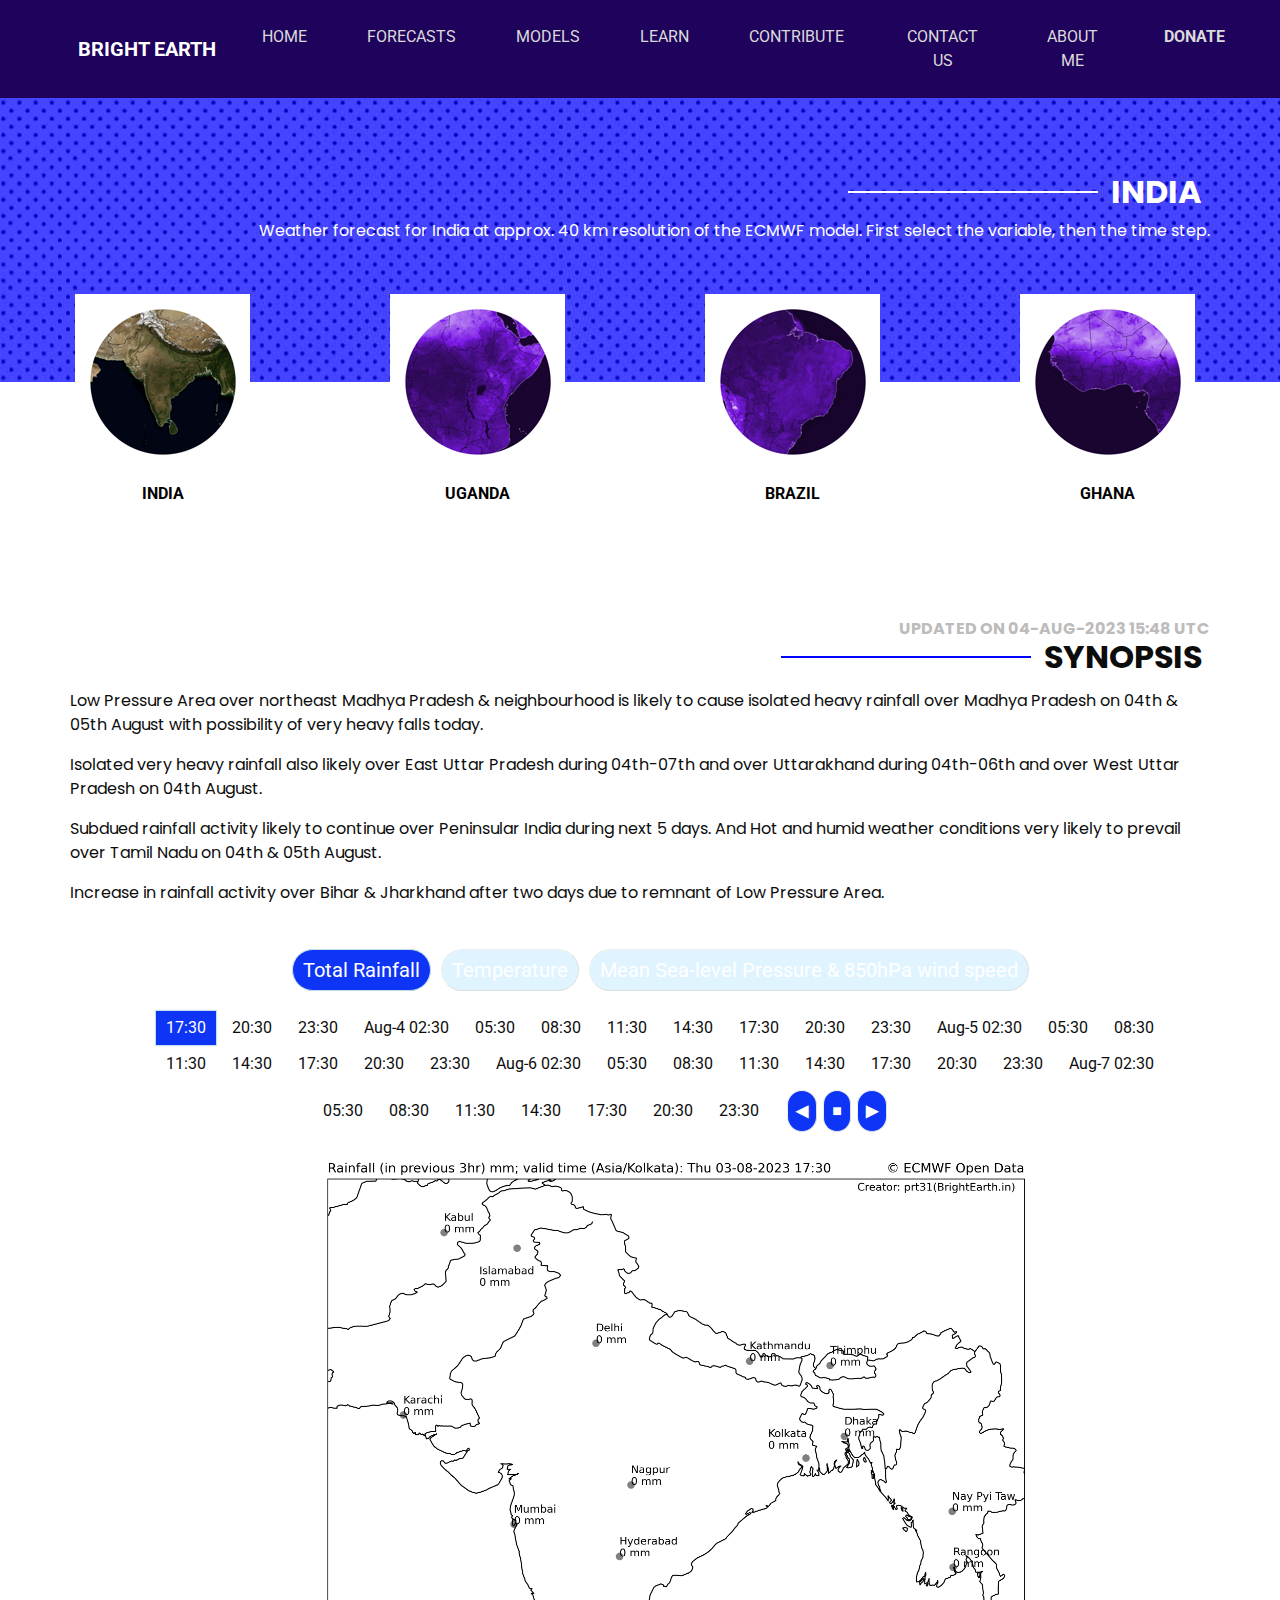
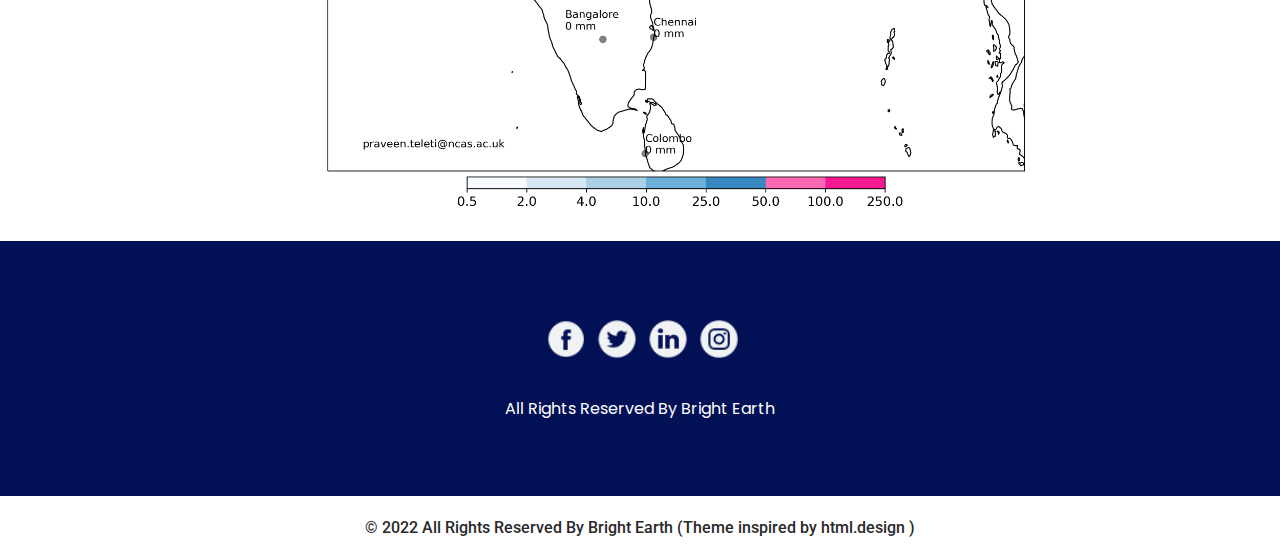
==== commit 7f641a83: "ok" ====
--- a/ecmwf_india.html
+++ b/ecmwf_india.html
@@ -180,7 +180,7 @@
    <div class="container">
     <div class="d-flex flex-column align-items-end">
      <h6 id="upDate">
-      Updated on 25-Jul-2023 09:07 UTC
+      Updated on 04-Aug-2023 15:48 UTC
      </h6>
      <div class="custom_heading-container">
       <hr/>
@@ -189,15 +189,11 @@
       </h2>
      </div>
      <div id="synopsisText">
-      <p>
-       Isolated very heavy to extremely heavy rainfall activity likely to continue over west
-coast till 26th July and over Telangana & Andhra Pradesh during 25th-27th July. Due to marked deep depression.
-</p><p>Fresh spell of Isolated heavy to very heavy rainfall likely over east central India during
-26th-27th July.
- </p><p>Isolated heavy to very heavy rainfall likely over Uttarakhand, Himachal Pradesh, north
-Haryana and West Uttar Pradesh during 25th-27th July and over East India during 28th-30th
-July.
-      </p>
+      <p> Low Pressure Area over northeast Madhya Pradesh & neighbourhood is likely to cause isolated heavy rainfall over Madhya Pradesh on 04th & 05th August with possibility of very heavy falls today.
+</p><p>Isolated very heavy rainfall also likely over East Uttar Pradesh during 04th-07th and over Uttarakhand during 04th-06th and over West Uttar Pradesh on 04th August.
+</p><p> Subdued rainfall activity likely to continue over Peninsular India during next 5 days. And Hot and humid weather
+conditions very likely to prevail over Tamil Nadu on 04th & 05th August. 
+</p><p> Increase in rainfall activity over Bihar & Jharkhand after two days due to remnant of Low Pressure Area.</p>
      </div>
     </div>
    </div>
@@ -228,7 +224,7 @@
       23:30
      </li>
      <li class="selectoption tauselect" id="9" onclick="javascript: update_tau('9')">
-      Jul-25 02:30
+      Aug-4 02:30
      </li>
      <li class="selectoption tauselect" id="12" onclick="javascript: update_tau('12')">
       05:30
@@ -252,7 +248,7 @@
       23:30
      </li>
      <li class="selectoption tauselect" id="33" onclick="javascript: update_tau('33')">
-      Jul-26 02:30
+      Aug-5 02:30
      </li>
      <li class="selectoption tauselect" id="36" onclick="javascript: update_tau('36')">
       05:30
@@ -276,7 +272,7 @@
       23:30
      </li>
      <li class="selectoption tauselect" id="57" onclick="javascript: update_tau('57')">
-      Jul-27 02:30
+      Aug-6 02:30
      </li>
      <li class="selectoption tauselect" id="60" onclick="javascript: update_tau('60')">
       05:30
@@ -300,7 +296,7 @@
       23:30
      </li>
      <li class="selectoption tauselect" id="81" onclick="javascript: update_tau('81')">
-      Jul-28 02:30
+      Aug-7 02:30
      </li>
      <li class="selectoption tauselect" id="84" onclick="javascript: update_tau('84')">
       05:30
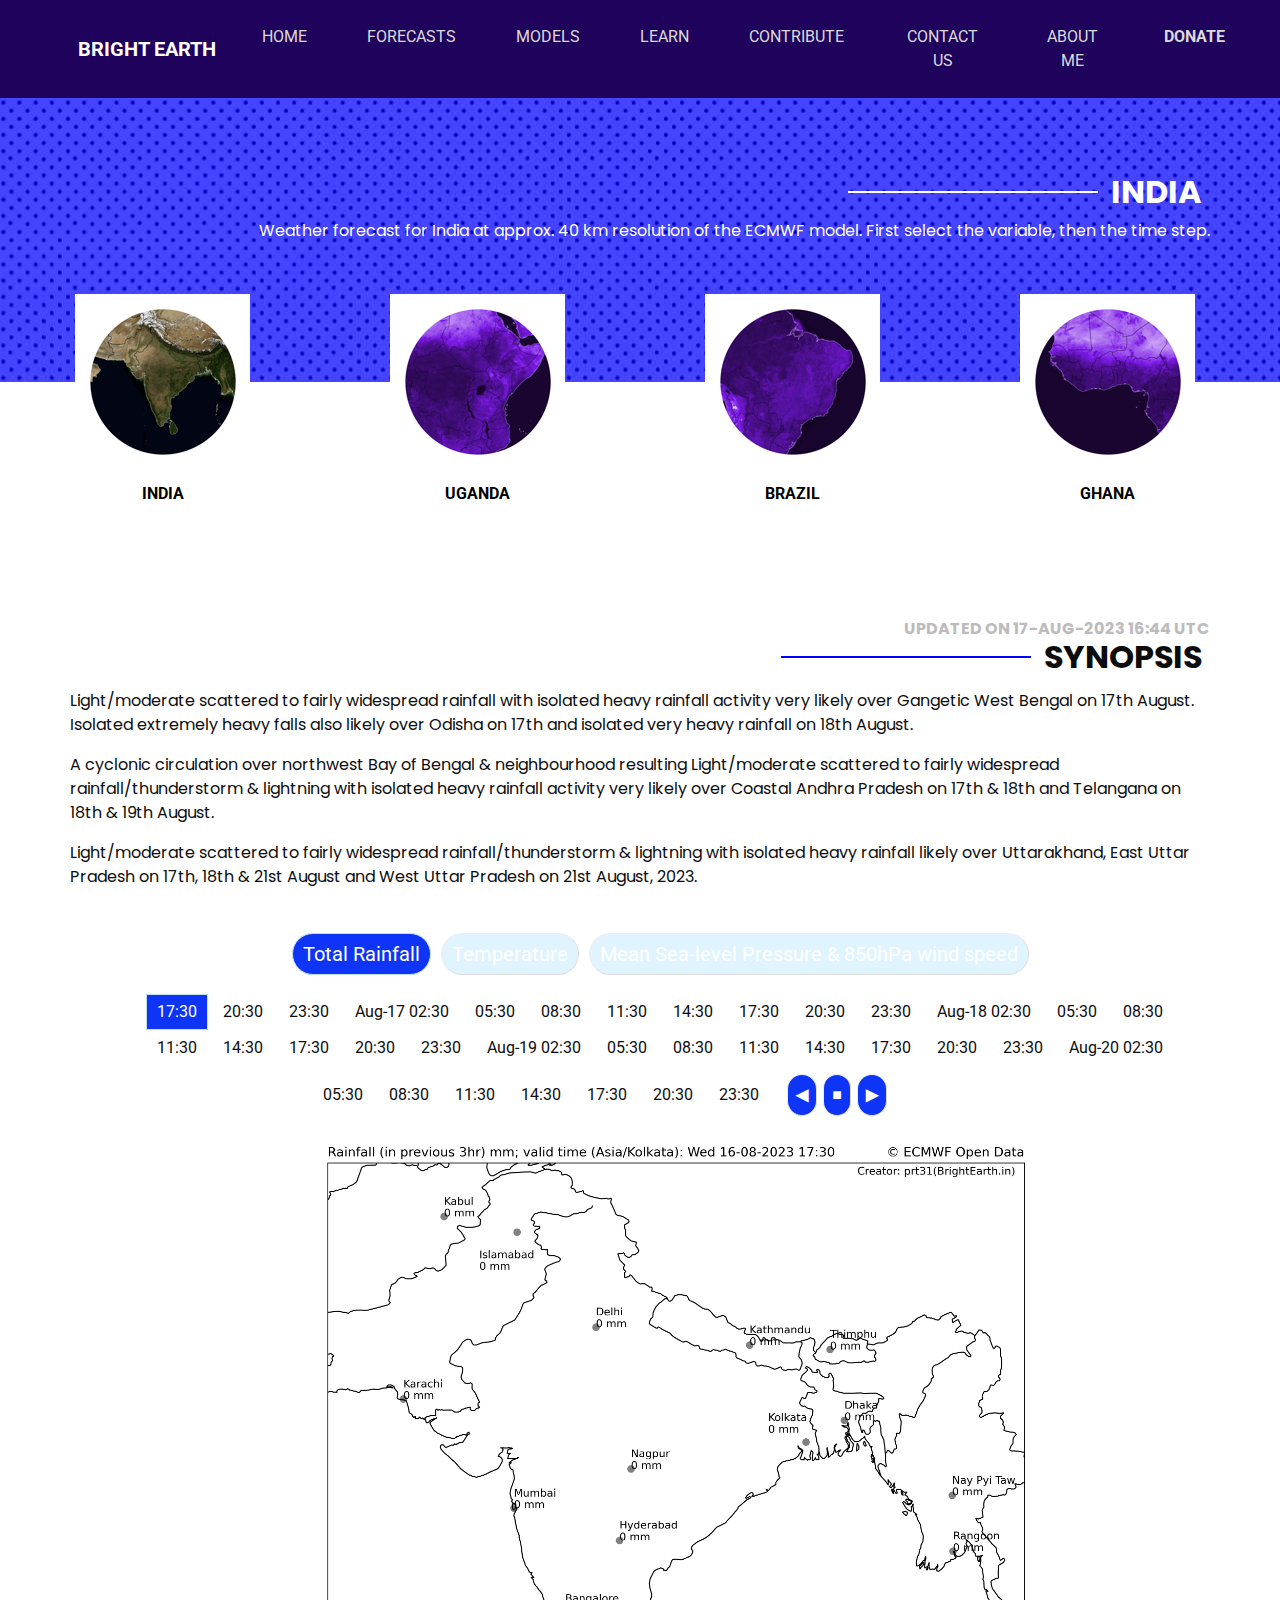
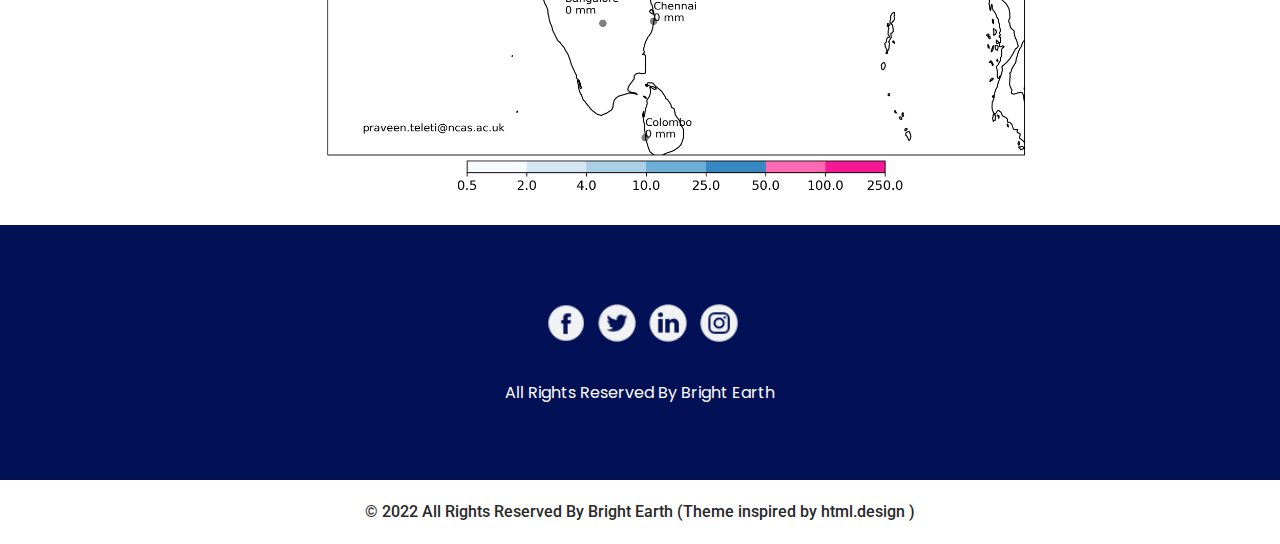
==== commit be2c0c2e: "ok" ====
--- a/ecmwf_india.html
+++ b/ecmwf_india.html
@@ -180,7 +180,7 @@
    <div class="container">
     <div class="d-flex flex-column align-items-end">
      <h6 id="upDate">
-      Updated on 04-Aug-2023 15:48 UTC
+      Updated on 17-Aug-2023 16:44 UTC
      </h6>
      <div class="custom_heading-container">
       <hr/>
@@ -189,11 +189,16 @@
       </h2>
      </div>
      <div id="synopsisText">
-      <p> Low Pressure Area over northeast Madhya Pradesh & neighbourhood is likely to cause isolated heavy rainfall over Madhya Pradesh on 04th & 05th August with possibility of very heavy falls today.
-</p><p>Isolated very heavy rainfall also likely over East Uttar Pradesh during 04th-07th and over Uttarakhand during 04th-06th and over West Uttar Pradesh on 04th August.
-</p><p> Subdued rainfall activity likely to continue over Peninsular India during next 5 days. And Hot and humid weather
-conditions very likely to prevail over Tamil Nadu on 04th & 05th August. 
-</p><p> Increase in rainfall activity over Bihar & Jharkhand after two days due to remnant of Low Pressure Area.</p>
+      <p>
+       Light/moderate scattered to fairly widespread rainfall with isolated heavy rainfall activity very likely over Gangetic West Bengal on 17th August.
+       Isolated extremely heavy falls also likely over Odisha on 17th and isolated very heavy rainfall on 18th August.
+      </p>
+      <p>
+      A cyclonic circulation over northwest Bay of Bengal & neighbourhood resulting Light/moderate scattered to fairly widespread rainfall/thunderstorm & lightning with isolated heavy rainfall activity very likely over Coastal Andhra Pradesh on 17th & 18th and Telangana on 18th & 19th August.
+       </p>
+      <p>
+       Light/moderate scattered to fairly widespread rainfall/thunderstorm & lightning with isolated heavy rainfall likely over Uttarakhand, East Uttar Pradesh on 17th, 18th & 21st August and West Uttar Pradesh on 21st August, 2023.
+      </p>
      </div>
     </div>
    </div>
@@ -224,7 +229,7 @@
       23:30
      </li>
      <li class="selectoption tauselect" id="9" onclick="javascript: update_tau('9')">
-      Aug-4 02:30
+      Aug-17 02:30
      </li>
      <li class="selectoption tauselect" id="12" onclick="javascript: update_tau('12')">
       05:30
@@ -248,7 +253,7 @@
       23:30
      </li>
      <li class="selectoption tauselect" id="33" onclick="javascript: update_tau('33')">
-      Aug-5 02:30
+      Aug-18 02:30
      </li>
      <li class="selectoption tauselect" id="36" onclick="javascript: update_tau('36')">
       05:30
@@ -272,7 +277,7 @@
       23:30
      </li>
      <li class="selectoption tauselect" id="57" onclick="javascript: update_tau('57')">
-      Aug-6 02:30
+      Aug-19 02:30
      </li>
      <li class="selectoption tauselect" id="60" onclick="javascript: update_tau('60')">
       05:30
@@ -296,7 +301,7 @@
       23:30
      </li>
      <li class="selectoption tauselect" id="81" onclick="javascript: update_tau('81')">
-      Aug-7 02:30
+      Aug-20 02:30
      </li>
      <li class="selectoption tauselect" id="84" onclick="javascript: update_tau('84')">
       05:30
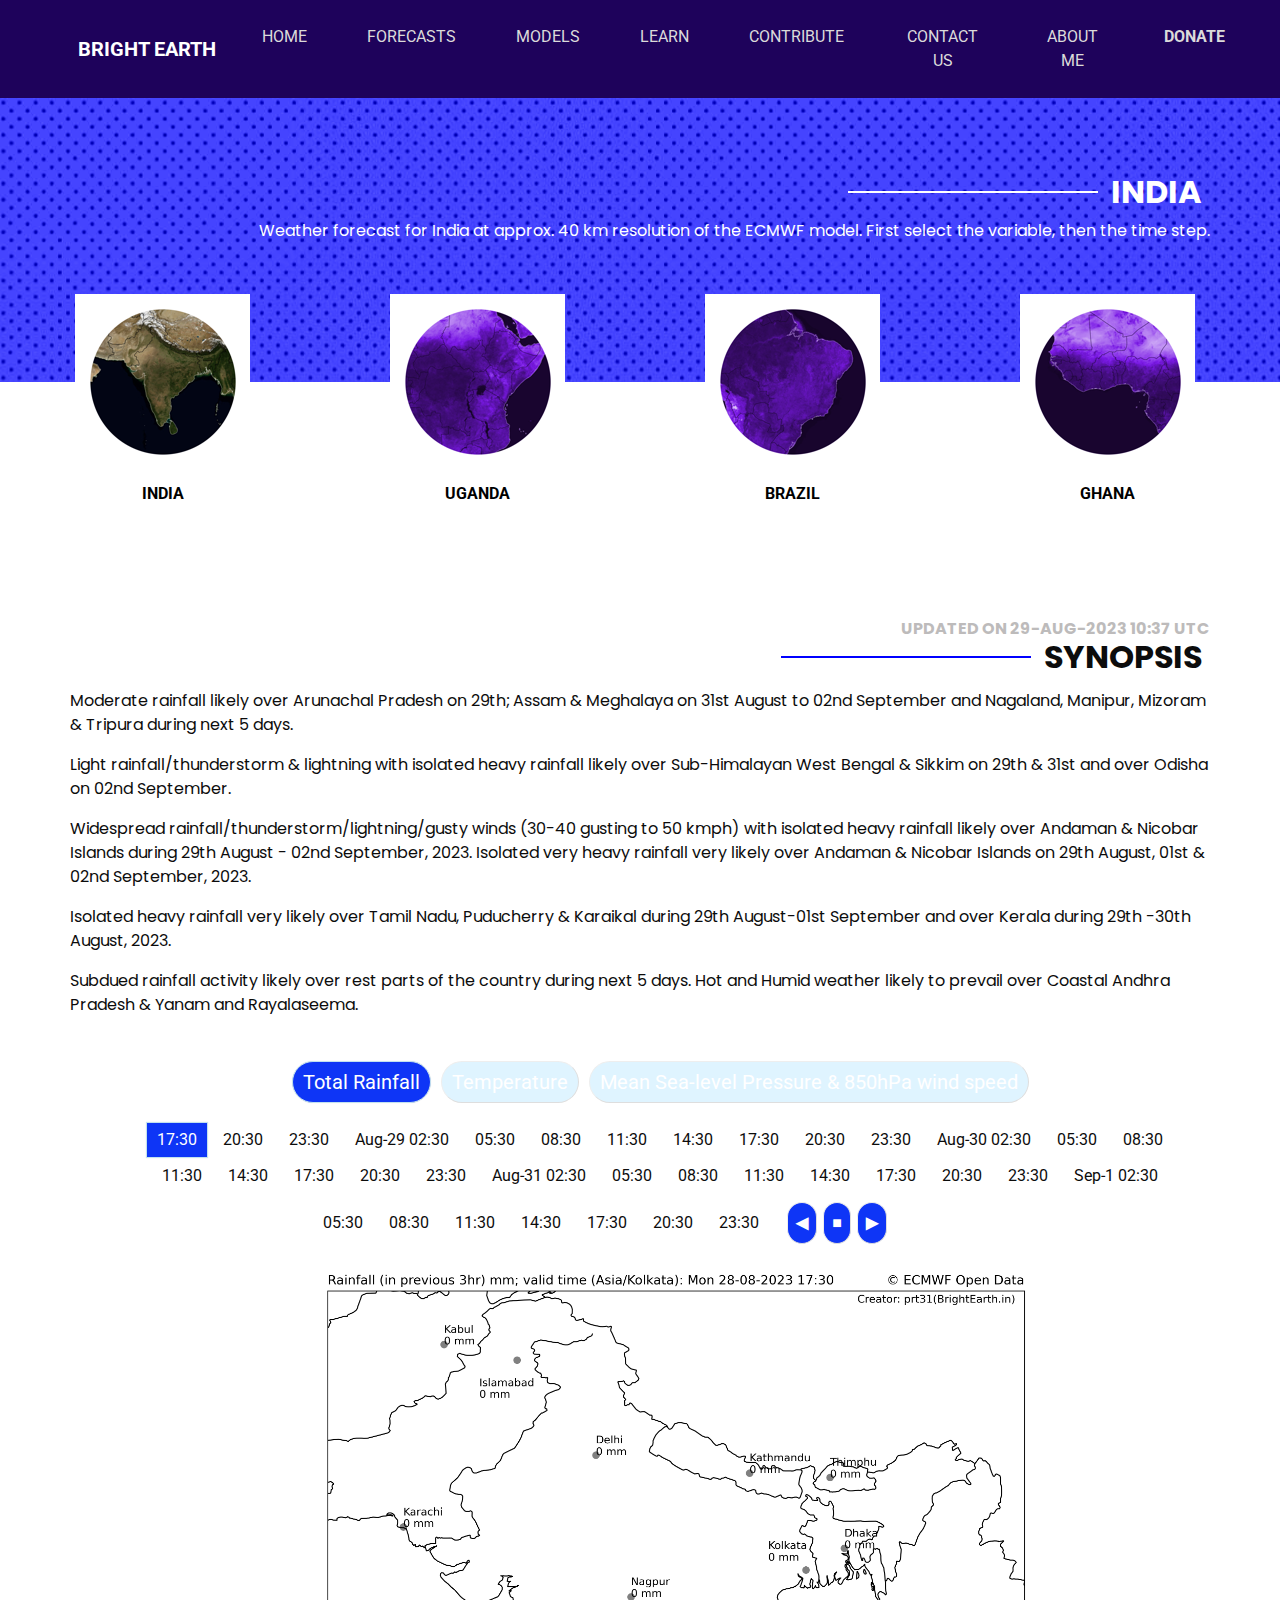
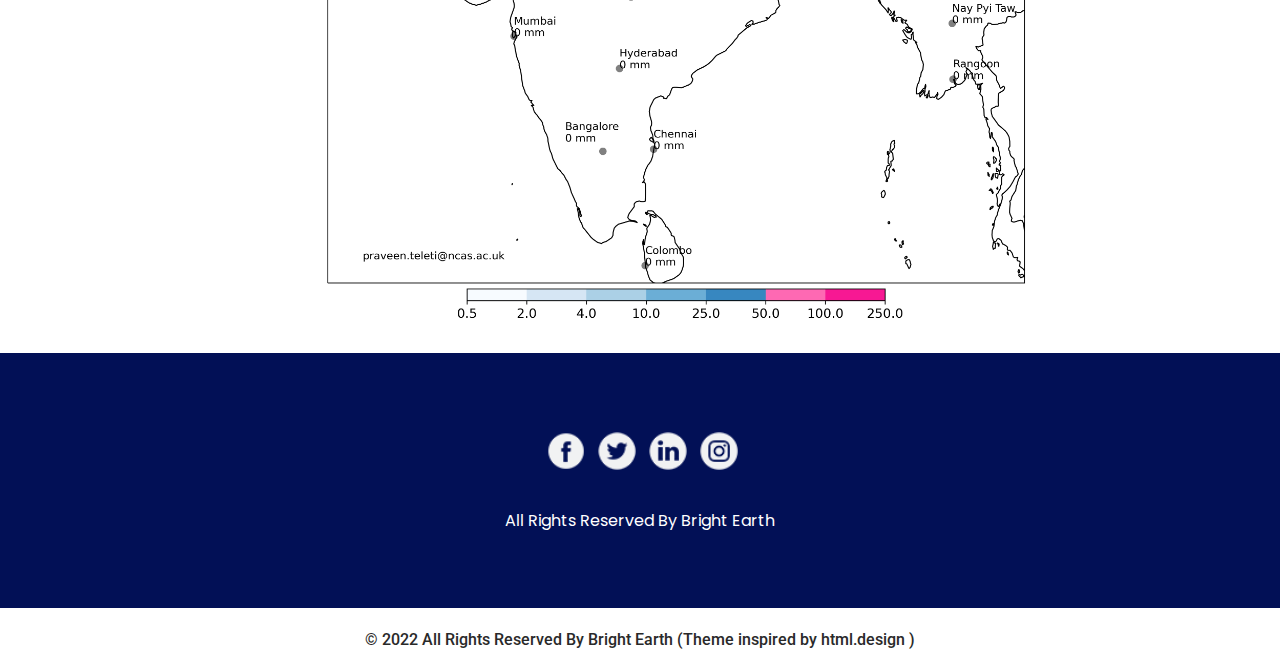
==== commit 2a8181f7: "ok" ====
--- a/ecmwf_india.html
+++ b/ecmwf_india.html
@@ -180,7 +180,7 @@
    <div class="container">
     <div class="d-flex flex-column align-items-end">
      <h6 id="upDate">
-      Updated on 17-Aug-2023 16:44 UTC
+      Updated on 29-Aug-2023 10:37 UTC
      </h6>
      <div class="custom_heading-container">
       <hr/>
@@ -190,15 +190,29 @@
      </div>
      <div id="synopsisText">
       <p>
-       Light/moderate scattered to fairly widespread rainfall with isolated heavy rainfall activity very likely over Gangetic West Bengal on 17th August.
-       Isolated extremely heavy falls also likely over Odisha on 17th and isolated very heavy rainfall on 18th August.
-      </p>
-      <p>
-      A cyclonic circulation over northwest Bay of Bengal & neighbourhood resulting Light/moderate scattered to fairly widespread rainfall/thunderstorm & lightning with isolated heavy rainfall activity very likely over Coastal Andhra Pradesh on 17th & 18th and Telangana on 18th & 19th August.
-       </p>
-      <p>
-       Light/moderate scattered to fairly widespread rainfall/thunderstorm & lightning with isolated heavy rainfall likely over Uttarakhand, East Uttar Pradesh on 17th, 18th & 21st August and West Uttar Pradesh on 21st August, 2023.
-      </p>
+Moderate rainfall likely over Arunachal Pradesh on 29th; Assam & Meghalaya on 31st August to 02nd September
+and Nagaland, Manipur, Mizoram & Tripura during next 5 days.
+</p>
+<p>
+Light rainfall/thunderstorm & lightning with
+isolated heavy rainfall likely over Sub-Himalayan West Bengal & Sikkim on 29th & 31st and
+over Odisha on 02nd September.
+</p>
+<p>
+Widespread rainfall/thunderstorm/lightning/gusty winds (30-40
+gusting to 50 kmph) with isolated heavy rainfall likely over Andaman & Nicobar Islands during 29th
+August - 02nd September, 2023.
+Isolated very heavy rainfall very likely over Andaman & Nicobar Islands on 29th August, 01st & 02nd
+September, 2023.
+</p>
+<p> Isolated heavy rainfall very likely over Tamil Nadu,
+Puducherry & Karaikal during 29th August-01st September and over Kerala during 29th -30th August,
+2023.
+</p>
+<p>
+Subdued rainfall activity likely over rest parts of the country during next 5 days.
+Hot and Humid weather likely to prevail over Coastal Andhra Pradesh & Yanam and Rayalaseema.
+</p>
      </div>
     </div>
    </div>
@@ -229,7 +243,7 @@
       23:30
      </li>
      <li class="selectoption tauselect" id="9" onclick="javascript: update_tau('9')">
-      Aug-17 02:30
+      Aug-29 02:30
      </li>
      <li class="selectoption tauselect" id="12" onclick="javascript: update_tau('12')">
       05:30
@@ -253,7 +267,7 @@
       23:30
      </li>
      <li class="selectoption tauselect" id="33" onclick="javascript: update_tau('33')">
-      Aug-18 02:30
+      Aug-30 02:30
      </li>
      <li class="selectoption tauselect" id="36" onclick="javascript: update_tau('36')">
       05:30
@@ -277,7 +291,7 @@
       23:30
      </li>
      <li class="selectoption tauselect" id="57" onclick="javascript: update_tau('57')">
-      Aug-19 02:30
+      Aug-31 02:30
      </li>
      <li class="selectoption tauselect" id="60" onclick="javascript: update_tau('60')">
       05:30
@@ -301,7 +315,7 @@
       23:30
      </li>
      <li class="selectoption tauselect" id="81" onclick="javascript: update_tau('81')">
-      Aug-20 02:30
+      Sep-1 02:30
      </li>
      <li class="selectoption tauselect" id="84" onclick="javascript: update_tau('84')">
       05:30
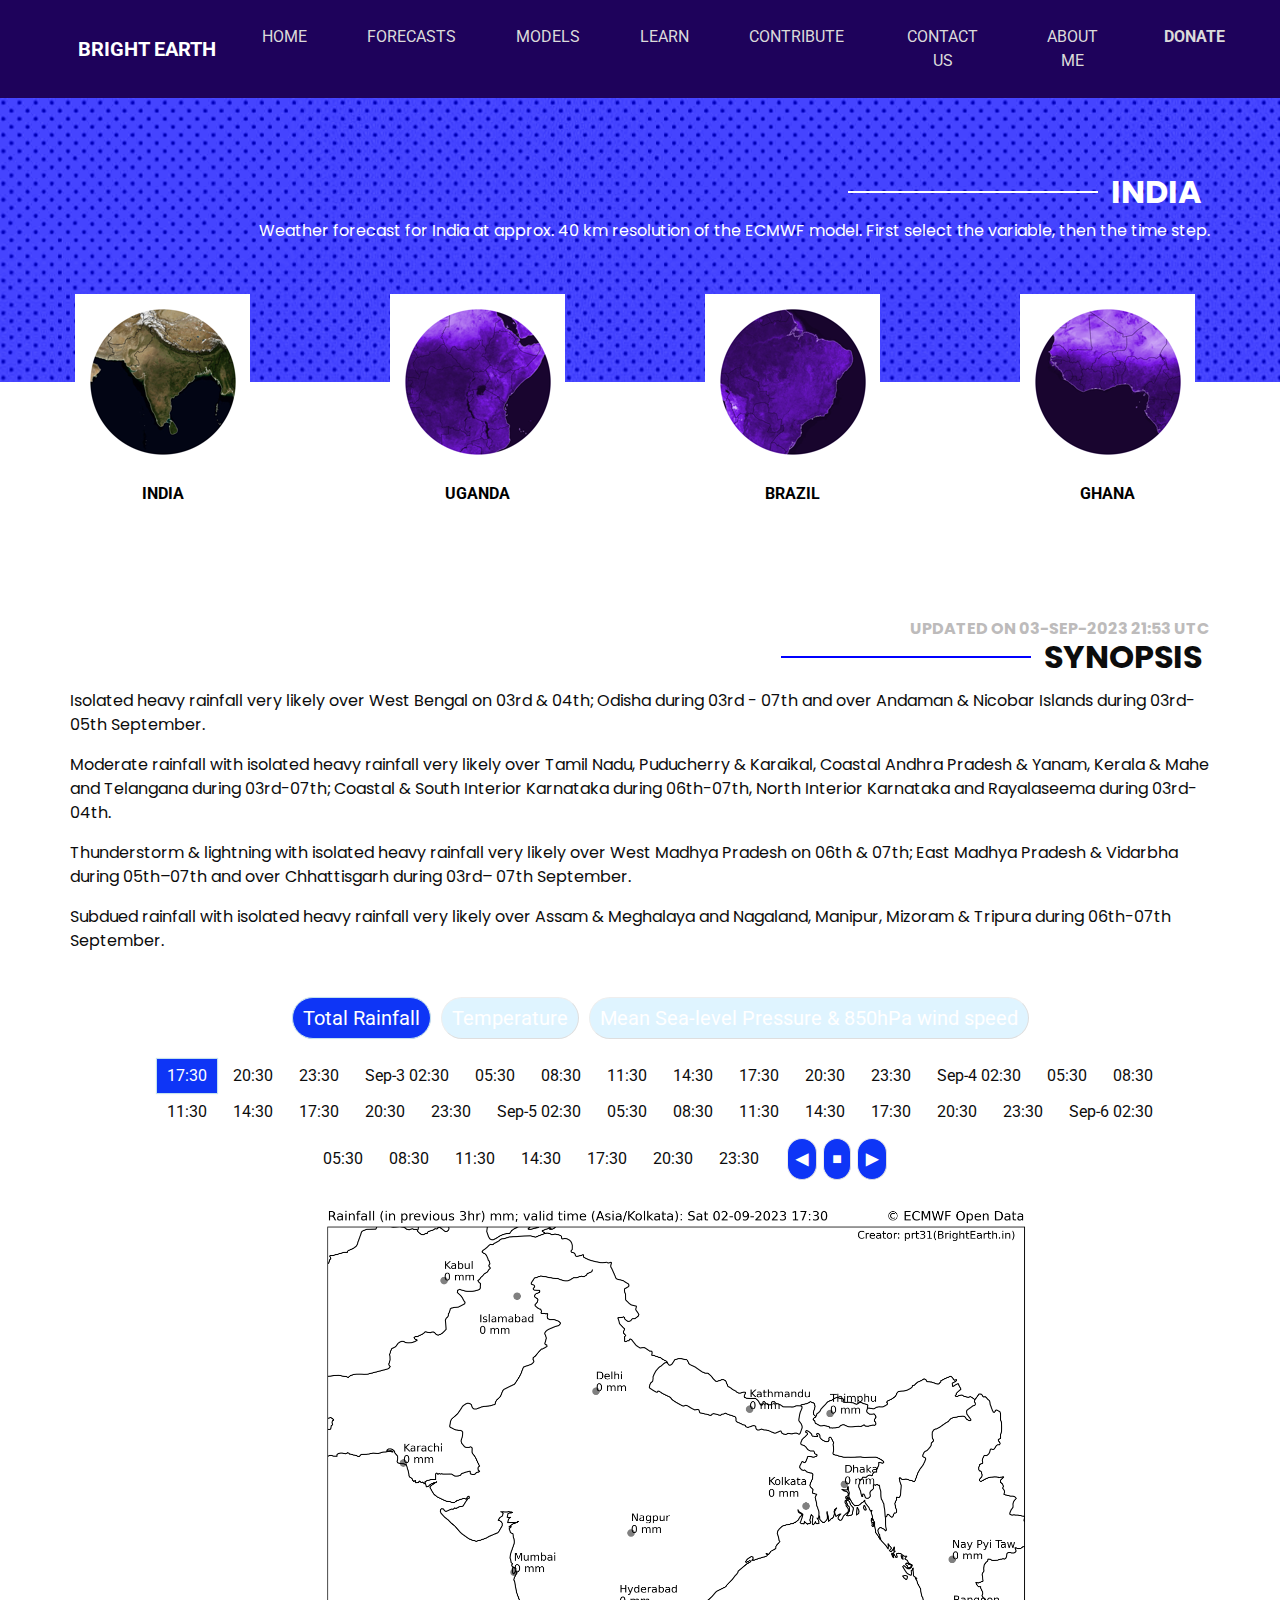
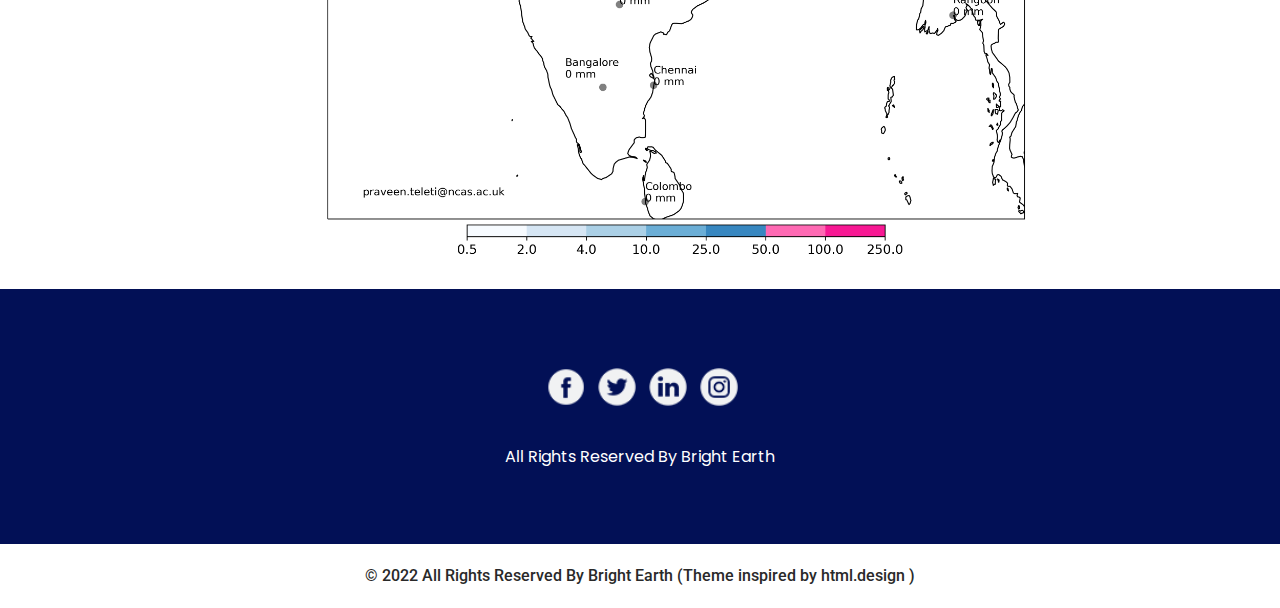
==== commit 4ea76990: "ok" ====
--- a/ecmwf_india.html
+++ b/ecmwf_india.html
@@ -180,7 +180,7 @@
    <div class="container">
     <div class="d-flex flex-column align-items-end">
      <h6 id="upDate">
-      Updated on 29-Aug-2023 10:37 UTC
+      Updated on 03-Sep-2023 21:53 UTC
      </h6>
      <div class="custom_heading-container">
       <hr/>
@@ -189,29 +189,29 @@
       </h2>
      </div>
      <div id="synopsisText">
-      <p>
-Moderate rainfall likely over Arunachal Pradesh on 29th; Assam & Meghalaya on 31st August to 02nd September
-and Nagaland, Manipur, Mizoram & Tripura during next 5 days.
+<p>
+
+Isolated heavy rainfall very likely over  West Bengal on 03rd & 04th; Odisha during 03rd - 07th and over Andaman & Nicobar Islands during 03rd-05th September.
+
 </p>
 <p>
-Light rainfall/thunderstorm & lightning with
-isolated heavy rainfall likely over Sub-Himalayan West Bengal & Sikkim on 29th & 31st and
-over Odisha on 02nd September.
+Moderate rainfall with isolated heavy rainfall very
+likely over Tamil Nadu, Puducherry & Karaikal, Coastal Andhra Pradesh & Yanam, Kerala & Mahe and
+Telangana during 03rd-07th; Coastal & South Interior Karnataka during 06th-07th, North Interior
+Karnataka and Rayalaseema during 03rd-04th. 
+
 </p>
 <p>
-Widespread rainfall/thunderstorm/lightning/gusty winds (30-40
-gusting to 50 kmph) with isolated heavy rainfall likely over Andaman & Nicobar Islands during 29th
-August - 02nd September, 2023.
-Isolated very heavy rainfall very likely over Andaman & Nicobar Islands on 29th August, 01st & 02nd
-September, 2023.
-</p>
-<p> Isolated heavy rainfall very likely over Tamil Nadu,
-Puducherry & Karaikal during 29th August-01st September and over Kerala during 29th -30th August,
-2023.
+Thunderstorm & lightning with isolated heavy
+rainfall very likely over West Madhya Pradesh on 06th & 07th; East Madhya Pradesh & Vidarbha during
+05th–07th and over Chhattisgarh during 03rd– 07th September.
+
 </p>
 <p>
-Subdued rainfall activity likely over rest parts of the country during next 5 days.
-Hot and Humid weather likely to prevail over Coastal Andhra Pradesh & Yanam and Rayalaseema.
+Subdued rainfall with isolated
+heavy rainfall very likely over Assam & Meghalaya and Nagaland, Manipur, Mizoram & Tripura
+during 06th-07th September.
+
 </p>
      </div>
     </div>
@@ -243,7 +243,7 @@
       23:30
      </li>
      <li class="selectoption tauselect" id="9" onclick="javascript: update_tau('9')">
-      Aug-29 02:30
+      Sep-3 02:30
      </li>
      <li class="selectoption tauselect" id="12" onclick="javascript: update_tau('12')">
       05:30
@@ -267,7 +267,7 @@
       23:30
      </li>
      <li class="selectoption tauselect" id="33" onclick="javascript: update_tau('33')">
-      Aug-30 02:30
+      Sep-4 02:30
      </li>
      <li class="selectoption tauselect" id="36" onclick="javascript: update_tau('36')">
       05:30
@@ -291,7 +291,7 @@
       23:30
      </li>
      <li class="selectoption tauselect" id="57" onclick="javascript: update_tau('57')">
-      Aug-31 02:30
+      Sep-5 02:30
      </li>
      <li class="selectoption tauselect" id="60" onclick="javascript: update_tau('60')">
       05:30
@@ -315,7 +315,7 @@
       23:30
      </li>
      <li class="selectoption tauselect" id="81" onclick="javascript: update_tau('81')">
-      Sep-1 02:30
+      Sep-6 02:30
      </li>
      <li class="selectoption tauselect" id="84" onclick="javascript: update_tau('84')">
       05:30
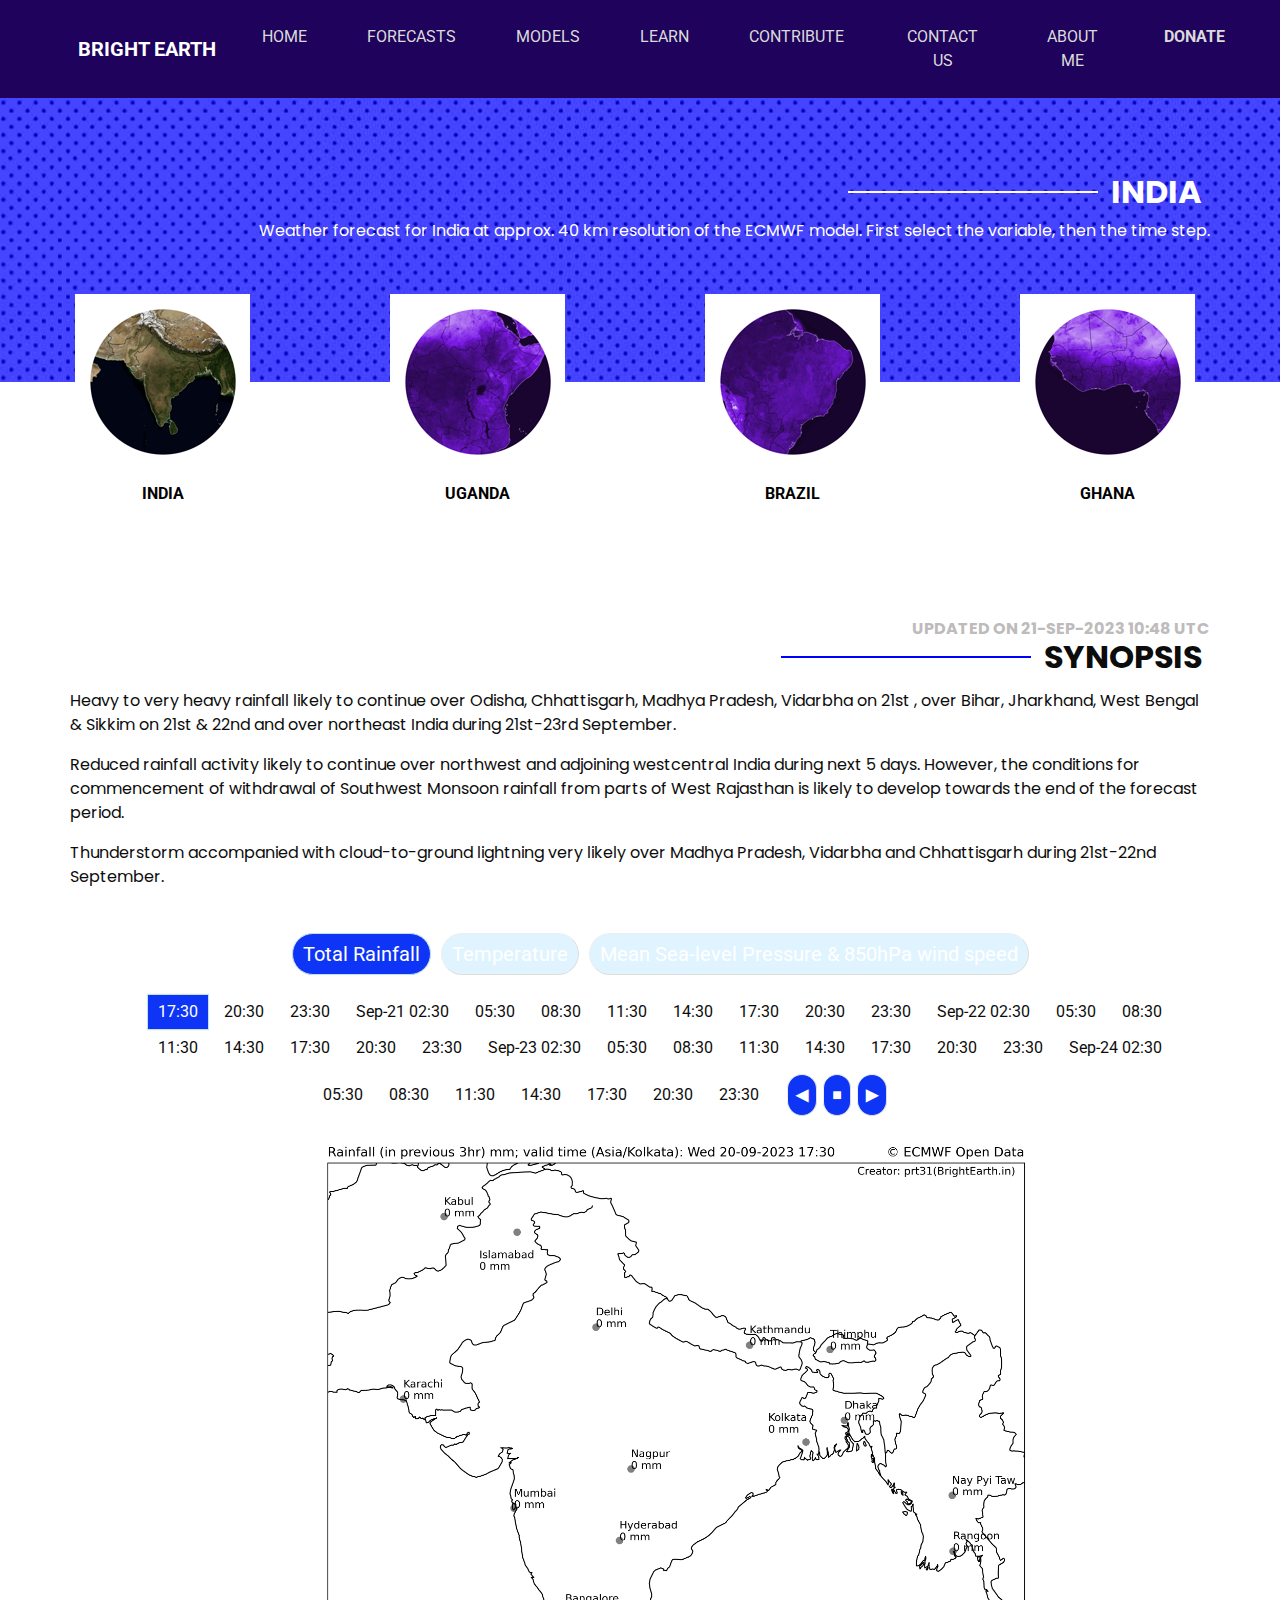
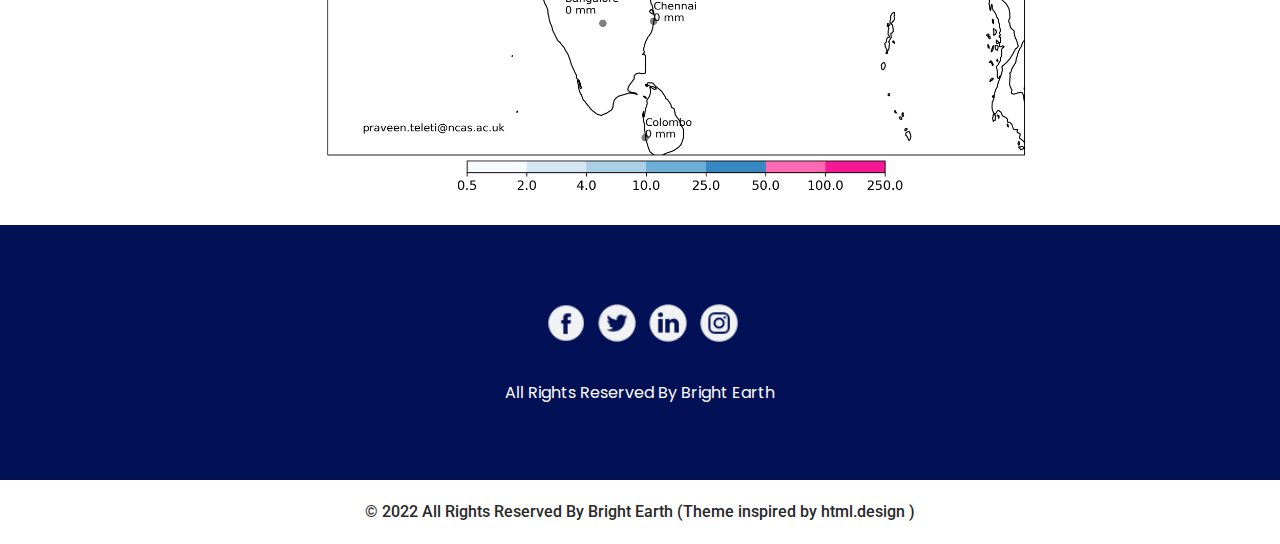
==== commit 7fd8b5ae: "ok" ====
--- a/ecmwf_india.html
+++ b/ecmwf_india.html
@@ -180,7 +180,7 @@
    <div class="container">
     <div class="d-flex flex-column align-items-end">
      <h6 id="upDate">
-      Updated on 03-Sep-2023 21:53 UTC
+      Updated on 21-Sep-2023 10:48 UTC
      </h6>
      <div class="custom_heading-container">
       <hr/>
@@ -189,30 +189,23 @@
       </h2>
      </div>
      <div id="synopsisText">
-<p>
-
-Isolated heavy rainfall very likely over  West Bengal on 03rd & 04th; Odisha during 03rd - 07th and over Andaman & Nicobar Islands during 03rd-05th September.
-
+      <p>
+        Heavy to very heavy rainfall likely to continue over Odisha, Chhattisgarh,
+Madhya Pradesh, Vidarbha on 21st
+, over Bihar, Jharkhand, West Bengal & Sikkim on
+21st & 22nd and over northeast India during 21st-23rd September.
 </p>
-<p>
-Moderate rainfall with isolated heavy rainfall very
-likely over Tamil Nadu, Puducherry & Karaikal, Coastal Andhra Pradesh & Yanam, Kerala & Mahe and
-Telangana during 03rd-07th; Coastal & South Interior Karnataka during 06th-07th, North Interior
-Karnataka and Rayalaseema during 03rd-04th. 
-
+      <p>
+Reduced rainfall activity likely to continue over northwest and adjoining
+westcentral India during next 5 days. However, the conditions for commencement of
+withdrawal of Southwest Monsoon rainfall from parts of West Rajasthan is likely to
+develop towards the end of the forecast period.
 </p>
-<p>
-Thunderstorm & lightning with isolated heavy
-rainfall very likely over West Madhya Pradesh on 06th & 07th; East Madhya Pradesh & Vidarbha during
-05th–07th and over Chhattisgarh during 03rd– 07th September.
-
-</p>
-<p>
-Subdued rainfall with isolated
-heavy rainfall very likely over Assam & Meghalaya and Nagaland, Manipur, Mizoram & Tripura
-during 06th-07th September.
-
-</p>
+      <p>
+      Thunderstorm accompanied with cloud-to-ground lightning very likely over
+Madhya Pradesh, Vidarbha and Chhattisgarh during 21st-22nd September.
+      </p>
+     
      </div>
     </div>
    </div>
@@ -243,7 +236,7 @@
       23:30
      </li>
      <li class="selectoption tauselect" id="9" onclick="javascript: update_tau('9')">
-      Sep-3 02:30
+      Sep-21 02:30
      </li>
      <li class="selectoption tauselect" id="12" onclick="javascript: update_tau('12')">
       05:30
@@ -267,7 +260,7 @@
       23:30
      </li>
      <li class="selectoption tauselect" id="33" onclick="javascript: update_tau('33')">
-      Sep-4 02:30
+      Sep-22 02:30
      </li>
      <li class="selectoption tauselect" id="36" onclick="javascript: update_tau('36')">
       05:30
@@ -291,7 +284,7 @@
       23:30
      </li>
      <li class="selectoption tauselect" id="57" onclick="javascript: update_tau('57')">
-      Sep-5 02:30
+      Sep-23 02:30
      </li>
      <li class="selectoption tauselect" id="60" onclick="javascript: update_tau('60')">
       05:30
@@ -315,7 +308,7 @@
       23:30
      </li>
      <li class="selectoption tauselect" id="81" onclick="javascript: update_tau('81')">
-      Sep-6 02:30
+      Sep-24 02:30
      </li>
      <li class="selectoption tauselect" id="84" onclick="javascript: update_tau('84')">
       05:30
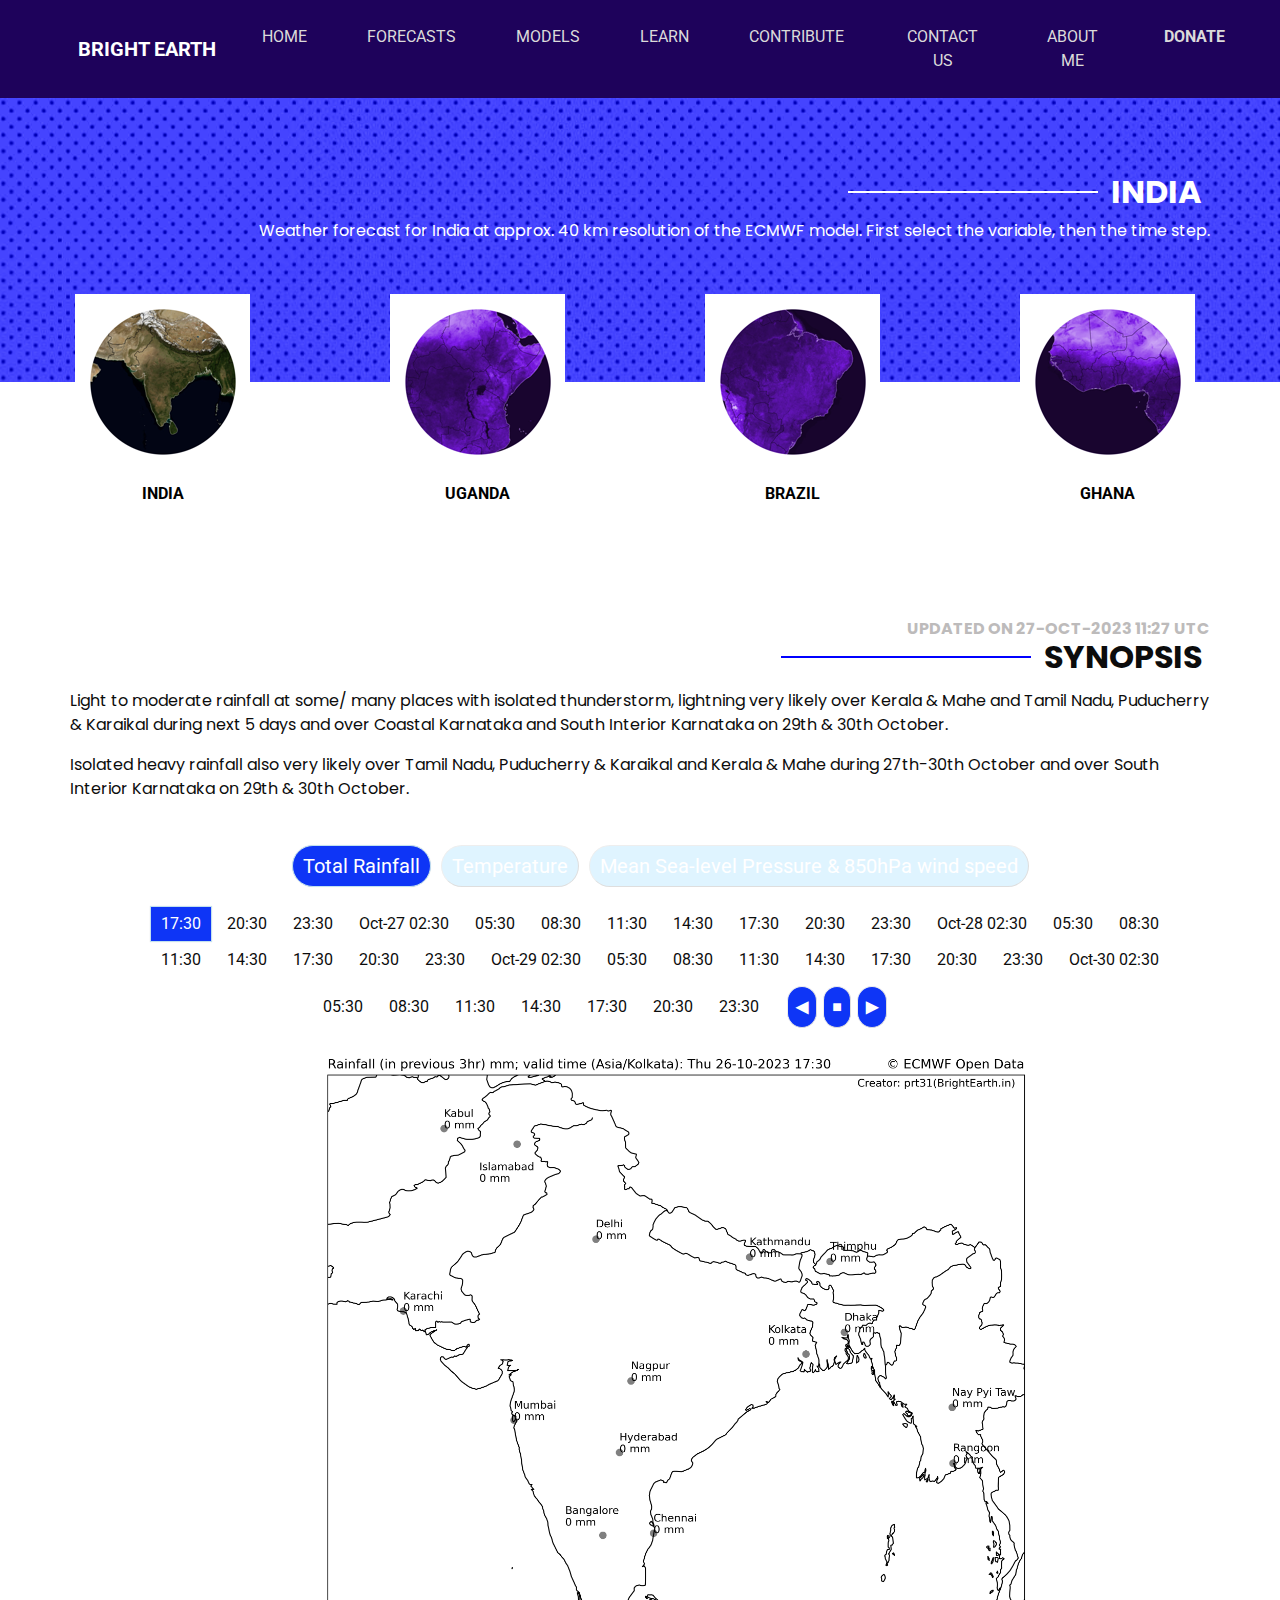
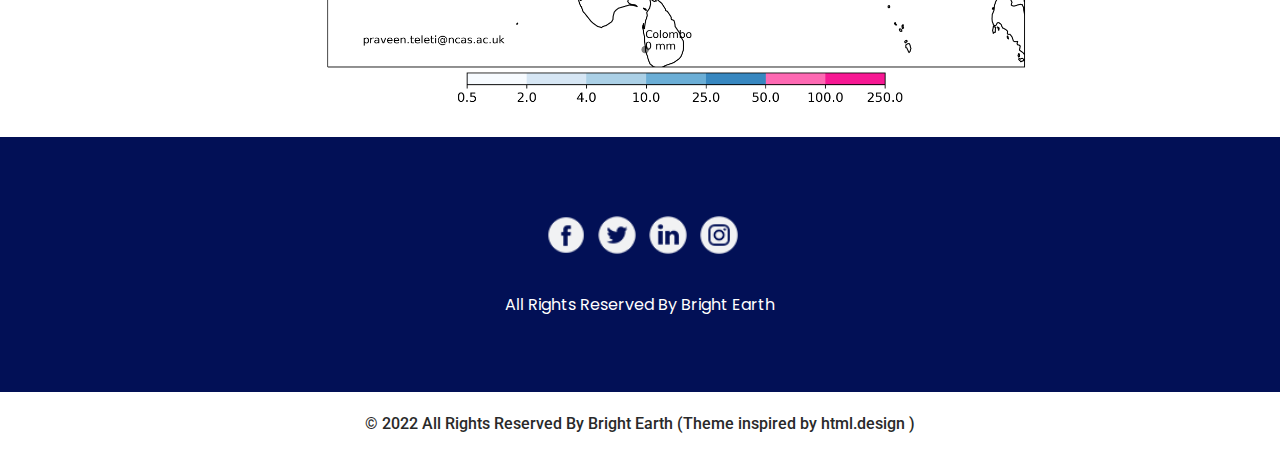
==== commit d9fc9dad: "ok" ====
--- a/ecmwf_india.html
+++ b/ecmwf_india.html
@@ -180,7 +180,7 @@
    <div class="container">
     <div class="d-flex flex-column align-items-end">
      <h6 id="upDate">
-      Updated on 21-Sep-2023 10:48 UTC
+      Updated on 27-Oct-2023 11:27 UTC
      </h6>
      <div class="custom_heading-container">
       <hr/>
@@ -190,22 +190,17 @@
      </div>
      <div id="synopsisText">
       <p>
-        Heavy to very heavy rainfall likely to continue over Odisha, Chhattisgarh,
-Madhya Pradesh, Vidarbha on 21st
-, over Bihar, Jharkhand, West Bengal & Sikkim on
-21st & 22nd and over northeast India during 21st-23rd September.
+       Light to moderate rainfall at some/ many places with isolated thunderstorm,
+lightning very likely over Kerala & Mahe and Tamil Nadu, Puducherry & Karaikal
+during next 5 days and over Coastal Karnataka and South Interior Karnataka on
+29th & 30th October.
 </p>
       <p>
-Reduced rainfall activity likely to continue over northwest and adjoining
-westcentral India during next 5 days. However, the conditions for commencement of
-withdrawal of Southwest Monsoon rainfall from parts of West Rajasthan is likely to
-develop towards the end of the forecast period.
-</p>
-      <p>
-      Thunderstorm accompanied with cloud-to-ground lightning very likely over
-Madhya Pradesh, Vidarbha and Chhattisgarh during 21st-22nd September.
+Isolated heavy rainfall also very likely over Tamil Nadu, Puducherry & Karaikal
+and Kerala & Mahe during 27th-30th October and over South Interior Karnataka on
+29th & 30th October.
       </p>
-     
+      
      </div>
     </div>
    </div>
@@ -236,7 +231,7 @@
       23:30
      </li>
      <li class="selectoption tauselect" id="9" onclick="javascript: update_tau('9')">
-      Sep-21 02:30
+      Oct-27 02:30
      </li>
      <li class="selectoption tauselect" id="12" onclick="javascript: update_tau('12')">
       05:30
@@ -260,7 +255,7 @@
       23:30
      </li>
      <li class="selectoption tauselect" id="33" onclick="javascript: update_tau('33')">
-      Sep-22 02:30
+      Oct-28 02:30
      </li>
      <li class="selectoption tauselect" id="36" onclick="javascript: update_tau('36')">
       05:30
@@ -284,7 +279,7 @@
       23:30
      </li>
      <li class="selectoption tauselect" id="57" onclick="javascript: update_tau('57')">
-      Sep-23 02:30
+      Oct-29 02:30
      </li>
      <li class="selectoption tauselect" id="60" onclick="javascript: update_tau('60')">
       05:30
@@ -308,7 +303,7 @@
       23:30
      </li>
      <li class="selectoption tauselect" id="81" onclick="javascript: update_tau('81')">
-      Sep-24 02:30
+      Oct-30 02:30
      </li>
      <li class="selectoption tauselect" id="84" onclick="javascript: update_tau('84')">
       05:30
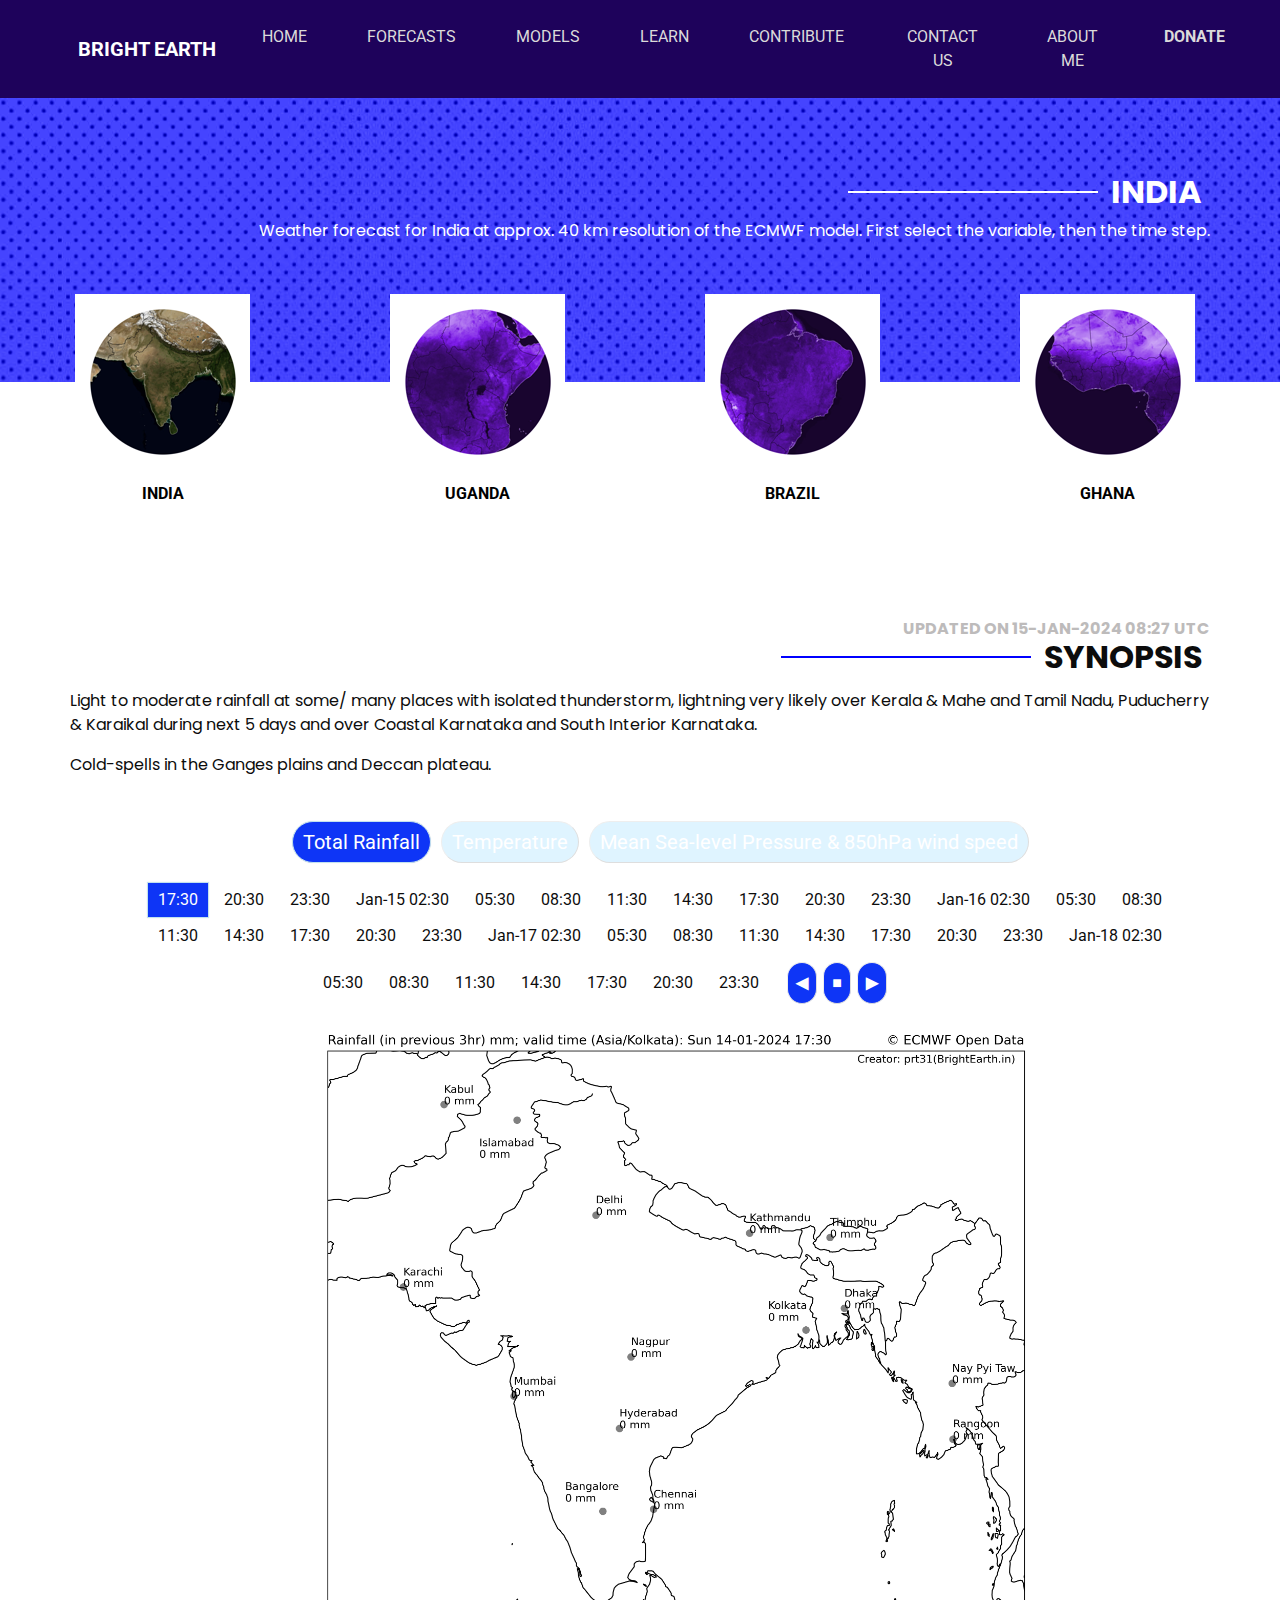
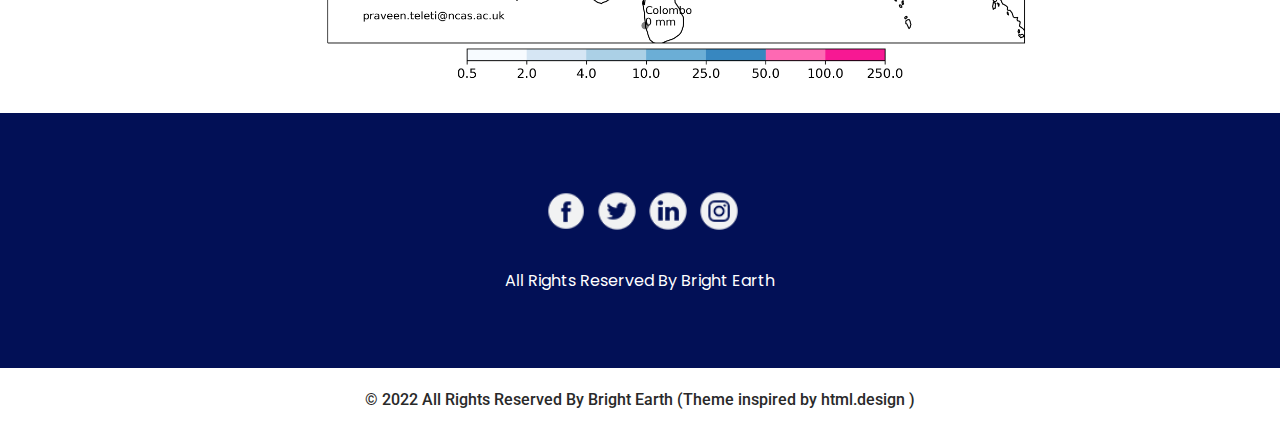
==== commit 1b3619bd: "ok" ====
--- a/ecmwf_india.html
+++ b/ecmwf_india.html
@@ -180,7 +180,7 @@
    <div class="container">
     <div class="d-flex flex-column align-items-end">
      <h6 id="upDate">
-      Updated on 27-Oct-2023 11:27 UTC
+      Updated on 15-Jan-2024 08:27 UTC
      </h6>
      <div class="custom_heading-container">
       <hr/>
@@ -191,16 +191,12 @@
      <div id="synopsisText">
       <p>
        Light to moderate rainfall at some/ many places with isolated thunderstorm,
-lightning very likely over Kerala & Mahe and Tamil Nadu, Puducherry & Karaikal
-during next 5 days and over Coastal Karnataka and South Interior Karnataka on
-29th & 30th October.
-</p>
+lightning very likely over Kerala &amp; Mahe and Tamil Nadu, Puducherry &amp; Karaikal
+during next 5 days and over Coastal Karnataka and South Interior Karnataka.
+      </p>
       <p>
-Isolated heavy rainfall also very likely over Tamil Nadu, Puducherry & Karaikal
-and Kerala & Mahe during 27th-30th October and over South Interior Karnataka on
-29th & 30th October.
+       Cold-spells in the Ganges plains and Deccan plateau. 
       </p>
-      
      </div>
     </div>
    </div>
@@ -231,7 +227,7 @@
       23:30
      </li>
      <li class="selectoption tauselect" id="9" onclick="javascript: update_tau('9')">
-      Oct-27 02:30
+      Jan-15 02:30
      </li>
      <li class="selectoption tauselect" id="12" onclick="javascript: update_tau('12')">
       05:30
@@ -255,7 +251,7 @@
       23:30
      </li>
      <li class="selectoption tauselect" id="33" onclick="javascript: update_tau('33')">
-      Oct-28 02:30
+      Jan-16 02:30
      </li>
      <li class="selectoption tauselect" id="36" onclick="javascript: update_tau('36')">
       05:30
@@ -279,7 +275,7 @@
       23:30
      </li>
      <li class="selectoption tauselect" id="57" onclick="javascript: update_tau('57')">
-      Oct-29 02:30
+      Jan-17 02:30
      </li>
      <li class="selectoption tauselect" id="60" onclick="javascript: update_tau('60')">
       05:30
@@ -303,7 +299,7 @@
       23:30
      </li>
      <li class="selectoption tauselect" id="81" onclick="javascript: update_tau('81')">
-      Oct-30 02:30
+      Jan-18 02:30
      </li>
      <li class="selectoption tauselect" id="84" onclick="javascript: update_tau('84')">
       05:30
